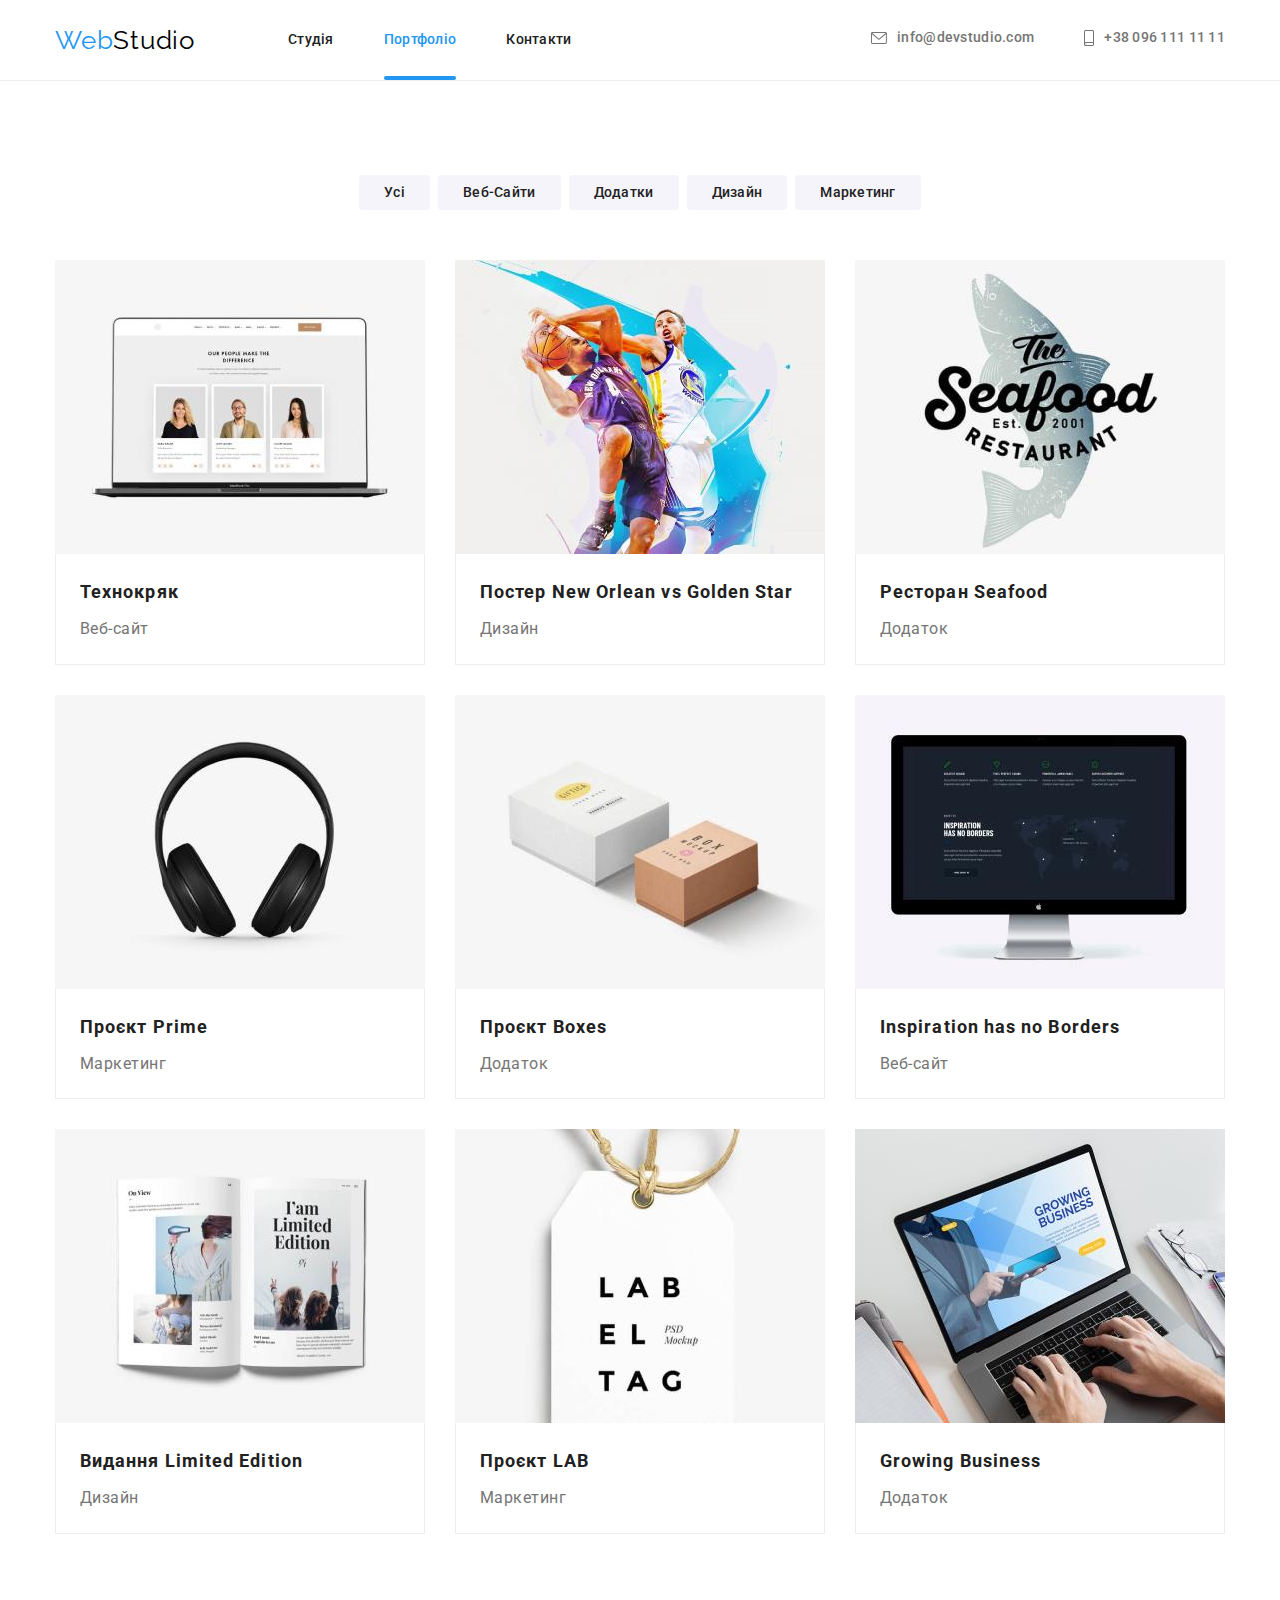
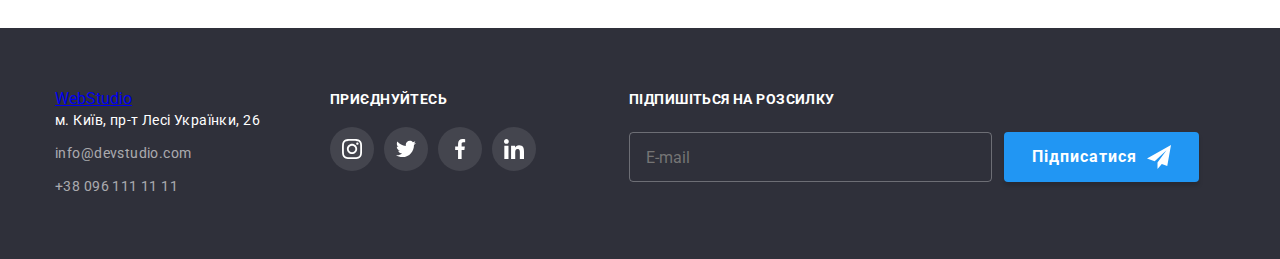
==== portfolio.html @ b57a13a0 "previous one" ====
<!DOCTYPE html>
<html lang="uk">
  <head>
    <meta charset="UTF-8" />
    <meta http-equiv="X-UA-Compatible" content="IE=edge" />
    <meta name="viewport" content="width=device-width, initial-scale=1.0" />
    <link rel="preconnect" href="https://fonts.googleapis.com" />
    <link rel="preconnect" href="https://fonts.gstatic.com" crossorigin />
    <link
      href="https://fonts.googleapis.com/css2?family=Raleway:wght@700&family=Roboto:wght@400;500;700;900&display=swap"
      rel="stylesheet"
    />
    <link
      rel="stylesheet"
      href="https://cdnjs.cloudflare.com/ajax/libs/modern-normalize/1.1.0/modern-normalize.min.css"
    />
    <link rel="stylesheet" href="./css/styles.css" />
    <title>Портфоліо</title>
  </head>
  <body>
    <header class="header">
      <div class="container">
        <nav class="site-nav">
          <a href="./index.html" class="logo">Web<span class="label">Studio</span></a>
          <ul class="site-nav__list list-none">
            <li class="site-nav__item"><a href="./index.html" class="site-nav__link">Студія</a></li>
            <li class="site-nav__item"><a href="./portfolio.html" class="site-nav__link site-nav__link--current">Портфоліо</a></li>
            <li class="site-nav__item"><a href="" class="site-nav__link">Контакти</a></li>
          </ul>
          <ul class="contact-list list-none">
            <li class="contact-list__item item">
              <a href="mailto:info@devstudio.com" class="contact-list__link">
                <svg width="16" height="12" class="contact-list__icon">
                  <use href="./images/icons.svg#icon-envelope"></use></svg
                >info@devstudio.com</a
              >
            </li>
            <li class="contact-list__item item">
              <a href="tel:+380961111111" class="contact-list__link">
                <svg width="10" height="16" class="contact-list__icon">
                  <use href="./images/icons.svg#icon-smartphone"></use></svg
                >+38 096 111 11 11</a
              >
            </li>
          </ul>
        </nav>
      </div>
    </header>
    <main class="portfolio-main">
      <section class="port-section section">
        <div class="container">
          <ul class="section-buttons list-none">
            <li class="item">
              <button type="button" class="section-button">Усі</button>
            </li>
            <li class="item">
              <button type="button" class="section-button">Веб-Сайти</button>
            </li>
            <li class="item">
              <button type="button" class="section-button">Додатки</button>
            </li>
            <li class="item">
              <button type="button" class="section-button">Дизайн</button>
            </li>
            <li class="item">
              <button type="button" class="section-button">Маркетинг</button>
            </li>
          </ul>
          <ul class="section-list list-none">
            <li class="item">
              <div class="card-thumb">
                  <img src="./images/img5.jpg" alt="ноутбук з сайтом" width="370" />
                  <div class="overlay"><p>Ресурс пропонує комплексні пропозиції з різним рівнем функціоналу та сервісів. Все це дозволить відвідувачу отримати вичерпні відомості про компанію чи приватну особу.</p>
                  </div>
                </div>
                <div class="card-content">
                  <h3>Технокряк</h3>
                  <p class="text" >Веб-сайт</p>
                </div>
            </li>
            <li class="item">
              <div class="card-thumb">
                <img src="./images/img6.jpg" alt="постер з волейболістами" width="370" />
                <div class="overlay"><p>Ресурс пропонує комплексні пропозиції з різним рівнем функціоналу та сервісів. Все це дозволить відвідувачу отримати вичерпні відомості про компанію чи приватну особу.</p>
                </div>
              </div>
                <div class="card-content">
                  <h3>Постер <span lang="en">New Orlean vs Golden Star</span></h3>
                  <p class="text" >Дизайн</p>
                </div>
            </li>
            <li class="item">
              <div class="card-thumb">
                <img src="./images/img7.jpg" alt="логотип ресторану" width="370" />
                <div class="overlay"><p>Ресурс пропонує комплексні пропозиції з різним рівнем функціоналу та сервісів. Все це дозволить відвідувачу отримати вичерпні відомості про компанію чи приватну особу.</p>
                </div>
              </div>
                <div class="card-content">
                  <h3>Ресторан <span lang="en">Seafood</span></h3>
                  <p class="text" >Додаток</p>
                </div>
            </li>
            <li class="item">
              <div class="card-thumb">
                <img src="./images/img8.jpg" alt="навушники" width="370" />
                <div class="overlay"><p>Ресурс пропонує комплексні пропозиції з різним рівнем функціоналу та сервісів. Все це дозволить відвідувачу отримати вичерпні відомості про компанію чи приватну особу.</p>
                </div>
              </div>
                <div class="card-content">
                  <h3>Проєкт <span lang="en">Prime</span></h3>
                  <p class="text" >Маркетинг</p>
                </div>
            </li>
            <li class="item">
              <div class="card-thumb">
                <img src="./images/img9.jpg" alt="коробки" width="370" />
                <div class="overlay"><p>Ресурс пропонує комплексні пропозиції з різним рівнем функціоналу та сервісів. Все це дозволить відвідувачу отримати вичерпні відомості про компанію чи приватну особу.</p>
                </div>
              </div>
                <div class="card-content">
                  <h3>Проєкт <span lang="en">Boxes</span></h3>
                  <p class="text" >Додаток</p>
                </div>
            </li>
            <li class="item">
              <div class="card-thumb">
                <img src="./images/img10.jpg" alt="монітор" width="370" />
                <div class="overlay"><p>Ресурс пропонує комплексні пропозиції з різним рівнем функціоналу та сервісів. Все це дозволить відвідувачу отримати вичерпні відомості про компанію чи приватну особу.</p>
                </div>
              </div>
                <div class="card-content">
                  <h3><span lang="en">Inspiration has no Borders</span></h3>
                  <p class="text" >Веб-сайт</p>
                </div>
            </li>
            <li class="item">
              <div class="card-thumb">
                <img src="./images/img11.jpg" alt="книга" width="370" />
                <div class="overlay"><p>Ресурс пропонує комплексні пропозиції з різним рівнем функціоналу та сервісів. Все це дозволить відвідувачу отримати вичерпні відомості про компанію чи приватну особу.</p>
                </div>
              </div>
                <div class="card-content">
                  <h3>Видання <span lang="en">Limited Edition</span></h3>
                  <p class="text" >Дизайн</p>
                </div>
            </li>
            <li class="item">
              <div class="card-thumb">
                <img src="./images/img12.jpg" alt="бірка" width="370" />
                <div class="overlay"><p>Ресурс пропонує комплексні пропозиції з різним рівнем функціоналу та сервісів. Все це дозволить відвідувачу отримати вичерпні відомості про компанію чи приватну особу.</p>
                </div>
              </div>
                <div class="card-content">
                  <h3>Проєкт <span lang="en">LAB</span></h3>
                  <p class="text" >Маркетинг</p>
                </div>
            </li>
            <li class="item">
              <div class="card-thumb">
                <img src="./images/img13.jpg" alt="ноутбук зі слайдом" width="370" />
                <div class="overlay"><p>Ресурс пропонує комплексні пропозиції з різним рівнем функціоналу та сервісів. Все це дозволить відвідувачу отримати вичерпні відомості про компанію чи приватну особу.</p>
                </div>
              </div>
                <div class="card-content">
                  <h3><span lang="en">Growing Business</span></h3>
                  <p class="text" >Додаток</p>
                </div>
            </li>
          </ul>
        </div>
      </section>
    </main>
    <footer class="footer">
      <div class="container flex-container">
        <div class="footer__div">
          <a href="./index.html" class="main-logo main-logo--footer">Web<span class="main-logo__label--footer">Studio</span></a>
          <address class="adress">
            <ul class="adress__list list-none">
              <li class="adress__item">
                <a
                  href="https://goo.gl/maps/jvyQEoxhQixPXmaCA"
                  target="_blank"
                  rel="noopener norederrer nofollow"
                  class="adress__map"
                  >м. Київ, пр-т Лесі Українки, 26<br
                /></a>
              </li>
              <li class="adress__item">
                <a href="mailto:info@devstudio.com" class="adress__contact">info@devstudio.com</a
                ><br />
              </li>
              <li class="adress__item">
                <a href="tel:+380961111111" class="adress__contact">+38 096 111 11 11</a>
              </li>
            </ul>
          </address>
        </div>
        <div class="footer-soc-container">
          <h3 class="footer-soc-title">Приєднуйтесь</h3>
          <ul class="footer-soc-list list-none">
            <li class="footer-soc-item">
              <a href="" class="footer-soc-link"
                ><svg width="20" height="20" class="footer-soc-icons">
                  <use href="./images/icons.svg#icon-instagram"></use></svg
              ></a>
            </li>
            <li class="footer-soc-item">
              <a href="" class="footer-soc-link"
                ><svg width="20" height="20" class="footer-soc-icons">
                  <use href="./images/icons.svg#icon-twitter"></use></svg
              ></a>
            </li>
            <li class="footer-soc-item">
              <a href="" class="footer-soc-link"
                ><svg width="20" height="20" class="footer-soc-icons">
                  <use href="./images/icons.svg#icon-facebook"></use></svg
              ></a>
            </li>
            <li class="footer-soc-item">
              <a href="" class="footer-soc-link"
                ><svg width="20" height="20" class="footer-soc-icons">
                  <use href="./images/icons.svg#icon-linkedin"></use></svg
              ></a>
            </li>
          </ul>
        </div>
        <form name="subscribe-form" class="subscribe-form">
            <div class="subscribe-form__field">
              <label for="email" class="subscribe-form__label">Підпишіться на розсилку</label>
              <input type="email" placeholder="E-mail" class="subscribe-form__input">
            </div>
              <button type="submit" class="subscribe-form__button">Підписатися<svg width="24" height="24" class="subscribe-form__icon">
                <use href="./images/icons.svg#icon-send"></use></svg>
              </button>
        </form>
      </div>
    </footer>
  </body>
</html>
---- css/styles.css ----
body {
  font-family: "Roboto", "Raleway", sans-serif;
  color: #212121;
  background-color: var(--first-color);
}

:root {
  --first-color: #ffffff;
  --second-color: #212121;
  --third-color: #757575;
  --fourth-color: #2196f3;
  --fifth-color: #2f303a;
  --sixth-color: #f5f4fa;
  --seventh-color: #afb1b8;
  --section-list-gap: 30px;
}

p,
h1,
h2,
h3,
h4 {
  margin: 0px;
}

ul,
ol {
  margin: 0px;
  padding-left: 0px;
}

img {
  display: block;
  max-width: 100%;
  height: auto;
}

.container {
  width: 1200px;
  margin: 0 auto;
  padding: 0px 15px;
}

.hero__container {
  max-width: 1600px;
  margin-left: auto;
  margin-right: auto;
  padding: 200px 0px;
  background-image: linear-gradient(
      rgba(47, 48, 58, 0.4),
      rgba(47, 48, 58, 0.4)
    ),
    url(../images/hero.jpg);
  background-repeat: no-repeat;
  background-size: cover;
  background-position: center;
}

.section {
  padding-top: 94px;
  padding-bottom: 94px;
  background-color: #ffffff;
}

.backdrop {
  position: fixed;
  top: 0;
  left: 0;
  width: 100%;
  height: 100%;
  background-color: rgba(0, 0, 0, 0.2);
  opacity: 1;
  transition: opacity 750ms cubic-bezier(0.4, 0, 0.2, 1);
  
  

}

.backdrop.is-hidden  {
  opacity: 0;
  pointer-events: none;
  
}

.backdrop.is-hidden .modal {
  transform: translate(-50%, -50%) scale(0.9);
}

.modal {
  position: absolute;
  top: 50%;
  left: 50%;
  transform: translate(-50%, -50%) scale(1);
  box-shadow: 0px 1px 3px rgba(0, 0, 0, 0.12), 0px 1px 1px rgba(0, 0, 0, 0.14), 0px 2px 1px rgba(0, 0, 0, 0.2);
border-radius: 4px;

  min-width: 528px;
  min-height: 581px;
  background-color: var(--first-color);
  transition-property: scale;
  transition-duration: 750ms;
  transition-timing-function: cubic-bezier(0.4, 0, 0.2, 1);
 
}

.modal-title {
  padding-top: 40px;
  padding-left: 40px;
  padding-right: 40px;
  margin-bottom: 12px;
  font-size: 20px;
  line-height: 1.15;
  text-align: center;
  letter-spacing: 0.03em;

color: #212121;
}

.call-form {
  margin-left: auto;
  margin-right: auto;
  width: 448px;
}

.form-field {
  position: relative;
  margin-bottom: 10px;
  display: flex;
  flex-direction: column;
}

.form-field input {
  height: 40px;
  padding: 12px 42px;
  margin: 0;
  border: 1px solid rgba(33, 33, 33, 0.2);
  border-radius: 4px;
  transition: border 250ms cubic-bezier(0.4, 0, 0.2, 1);
  outline: none;
}

.form-field label {
  margin-bottom: 4px;
  font-size: 12px;
  line-height: 1.16;
  letter-spacing: 0.01em;
  border-color: var(--third-color); 
}

.form-field input:hover, .form-field input:focus {
 border: 1px solid var(--fourth-color);
}




.call-form-icon {
  position: absolute;
  fill: var(--second-color);
  left: 12px;
  bottom: 11px;
  transition: fill 250ms cubic-bezier(0.4, 0, 0.2, 1);
}


.form-field input:hover + .call-form-icon, .form-field input:focus + .call-form-icon {
  fill: var(--fourth-color);
}


.form-field textarea {
  height: 120px;
  resize: none;
  padding: 12px 16px;
  margin: 0;
  border: 1px solid rgba(33, 33, 33, 0.2);
  border-radius: 4px;
  transition: border-color 250ms cubic-bezier(0.4, 0, 0.2, 1);
  outline: none;

}

.form-field textarea:hover, .form-field textarea:focus {
  border-color: var(--fourth-color);
}


.form-field textarea::placeholder {
  font-size: 12px;
  line-height: 1.16;
  letter-spacing: 0.01em;
  color: rgba(117, 117, 117, 0.5);
}

.check-field {
  margin-top: 20px;
  margin-bottom: 30px;
}

.checkbox {
  appearance: none;
}


.checkbox:checked + .checkbox-icon {
  background-image: url(../images/icon-check.svg);
  background-size: contain;
  background-origin: border-box;
  border-color: var(--fourth-color);
  background-color: var(--fourth-color);

}

.checkbox-icon {
  display: inline-block;
  width: 16px;
  height: 15px;
  border: 2px solid #212121;
  border-radius: 4px;
  margin-right: 7px;
}

.check-field label {
  display: flex;
  align-items: center;
  font-size: 14px;
  line-height: 1.71;
  letter-spacing: 0.03em;
  color: var(--third-color);
  margin-left: 7px;
  

}


.div-button {
  text-align: center;
}

.call-form-button {
  background: var(--fourth-color);
  box-shadow: 0px 4px 4px rgba(0, 0, 0, 0.15);
  border-radius: 4px;
  padding: 10px 52px;
  font-weight: 700;
  font-size: 16px;
  line-height: 1.88;
  letter-spacing: 0.06em;
  color: var(--first-color);
  border: none;
  cursor: pointer;
  transition: color 250ms cubic-bezier(0.4, 0, 0.2, 1), background-color 250ms cubic-bezier(0.4, 0, 0.2, 1), box-shadow 250ms cubic-bezier(0.4, 0, 0.2, 1);
}

.call-form-button:hover,
.call-form-button:focus {
  color: var(--fourth-color);
  background-color: var(--first-color);
  box-shadow: 0px 3px 1px rgba(0, 0, 0, 0.1), 0px 1px 2px rgba(0, 0, 0, 0.08),
    0px 2px 2px rgba(0, 0, 0, 0.12);
}

.policy-text {
  position: relative;
  text-decoration: none;
  margin-left: 5px;
}

.policy-text::after {
  position: absolute;
  width: 117px;
  height: 1px;
  background-color: var(--fourth-color);
  content: "";
  left: -5px;
  bottom: 6px;
}

.policy-text:visited {
  color: var(--fourth-color);
  
}

.backdrop-button {
  position: absolute;
  top: 8px;
  right: 8px;
  display: flex;
  align-items: center;
  justify-content: center;
  width: 30px;
  height: 30px;
  background: var(--first-color);
  border: 1px solid rgba(0, 0, 0, 0.1);
  border-radius: 50%;
  cursor: pointer;
  transition: fill 250ms cubic-bezier(0.4, 0, 0.2, 1);

}


.close-icon {
  padding: 6px, 6px;
}

.backdrop-button:hover, .backdrop-button:focus {
  fill: var(--fourth-color);
}



.list-none {
  list-style-type: none;
}

/* Header */

.header {
  background-color: var(--first-color);
  border-bottom: 1px solid #ececec;

}

.site-nav {
  display: flex;
  align-items: center;
}

.site-nav__list {
  padding: 0;
  margin-left: 93px;
  display: flex;
}

.site-nav__item:not(:last-child) {
  margin-right: 50px;
}

.site-nav__link {
  font-weight: 500;
  font-size: 14px;
  line-height: 1.14;
  letter-spacing: 0.02em;
  text-decoration: none;
  color: var(--second-color);
  display: block;
  padding-top: 32px;
  padding-bottom: 32px;
  position: relative;
  transition: color 250ms cubic-bezier(0.4, 0, 0.2, 1);
}

.site-nav__link--current {
  color: var(--fourth-color);
}

.site-nav__link:hover,
.site-nav__link:focus {
  color: var(--fourth-color);
}

.site-nav__link--current::after {
  position: absolute;
  width: 100%;
  height: 4px;
  background-color: var(--fourth-color);
  content: "";
  border-radius: 2px;
  left: 0px;
  bottom: 0px;
}


.logo {
  font-family: "Raleway";
  font-size: 26px;
  line-height: 1.19;
  letter-spacing: 0.03em;
  color: var(--fourth-color);
  text-decoration: none;
  display: block;
}

.footer__logo {
  margin-bottom: 20px;
}

.label {
  color: #000000;
}

.label--white{
  color: var(--first-color);
}

.contact-list {
  margin-left: auto;
  display: flex;
}

.contact-list__item + .item {
  margin-left: 50px;
}

.contact-list__link {
  font-weight: 500;
  font-size: 14px;
  line-height: 1.14;
  letter-spacing: 0.02em;
  color: var(--third-color);
  text-decoration: none;
  display: inline-flex;
  justify-content: center;
  align-items: center;
  transition: color 250ms cubic-bezier(0.4, 0, 0.2, 1);
}

.contact-list__link:hover,
.contact-list__link:focus {
  color: var(--fourth-color);
}

.contact-list__icon {
  margin-right: 10px;
  fill: currentColor;
}

/*main*/
.hero {
  background-color: var(--fifth-color);
  text-align: center;
}

.hero__title {
  font-weight: 900;
  font-size: 44px;
  line-height: 1.36;
  letter-spacing: 0.06em;
  text-transform: uppercase;
  margin-bottom: 30px;
  color: var(--first-color);
}

.hero__button {
  font-weight: 700;
  font-size: 16px;
  font-family: "Roboto";
  line-height: 1.88;
  letter-spacing: 0.06em;
  background-color: var(--fourth-color);
  box-shadow: 0px 4px 4px rgba(0, 0, 0, 0.15);
  border-radius: 4px;
  color: var(--first-color);
  border: none;
  padding: 10px 32px;
  cursor: pointer;
  transition: color 250ms cubic-bezier(0.4, 0, 0.2, 1), background-color 250ms cubic-bezier(0.4, 0, 0.2, 1);
}

.hero__button:hover,
.hero__button:focus {
  color: var(--first-color);
  background-color: rgba(41, 203, 255, 0.6);
}

.section-buttons {
  padding: 0;
  margin-bottom: 50px;
  display: flex;
  justify-content: center;
}

.section-button {
  font-family: "Roboto";
  font-weight: 500;
  font-size: 14px;
  line-height: 1.62;
  letter-spacing: 0.02em;
  color: var(--second-color);
  background-color: var(--sixth-color);
  border: none;
  padding: 6px 20px;
  border-radius: 4px;
  transition: color 250ms cubic-bezier(0.4, 0, 0.2, 1), background-color 250ms cubic-bezier(0.4, 0, 0.2, 1), box-shadow 250ms cubic-bezier(0.4, 0, 0.2, 1);
}

.item .section-button:first-child {
  padding: 6px 25px;
}

.section-buttons .item:not(:last-child) {
  margin-right: 8px;
}

.section-button:hover,
.section-button:focus {
  color: var(--first-color);
  background-color: var(--fourth-color);
  box-shadow: 0px 3px 1px rgba(0, 0, 0, 0.1), 0px 1px 2px rgba(0, 0, 0, 0.08),
    0px 2px 2px rgba(0, 0, 0, 0.12);
}

.card-thumb {
  position: relative;
  overflow: hidden;
  

}


.overlay {
  position: absolute;
  width: 100%;
  height: 100%;
  
  background-color: rgba(33, 150, 243, 0.9);
  transform: translateY(0);
  transition: transform 250ms linear;
  
}

.overlay>p {
  padding: 63px 24px;
  font-size: 18px;
  line-height: 1.55;
  letter-spacing: 0.03em;
  color: var(--first-color);
}

.section-list>.item:hover .overlay {
  transform: translateY(-100%);
}

.card-content {
  padding-left: 24px;
  padding-right: 24px;
  padding-bottom: 20px;
  padding-top: 20px;
  background: #ffffff;
  border: 1px solid #eeeeee;
  border-top: 0px;
}







.section-list {
  margin: 0;
  padding: 0;
  display: flex;
  flex-wrap: wrap;
  margin-right: calc(-1 * var(--section-list-gap));
  margin-bottom: calc(-1 * var(--section-list-gap));
  }



.section-list .item {
  margin-right: var(--section-list-gap);
  margin-bottom: var(--section-list-gap);
  flex-basis: calc(100% / 3 - var(--section-list-gap));
  transition: box-shadow 250ms cubic-bezier(0.4, 0, 0.2, 1);
}

.section-list>.item:hover,
.section-list>.item:focus {
  box-shadow: 0px 1px 1px rgba(0, 0, 0, 0.12), 0px 4px 4px rgba(0, 0, 0, 0.06), 1px 4px 6px rgba(0, 0, 0, 0.16);
}

.section-list h3 {
  font-size: 18px;
  line-height: 2;
  letter-spacing: 0.06em;
  color: var(--second-color);
  margin-bottom: 4px;
}

.section-list .text {
  font-size: 16px;
  line-height: 1.87;
  letter-spacing: 0.03em;
  color: var(--third-color);
}

/*ideology*/

.ideology {
  padding-bottom: 0px;
}

.ideology__title {
  position: absolute;
  width: 1px;
  height: 1px;
  margin: -1px;
  border: 0;
  padding: 0;
  white-space: nowrap;
  clip-path: inset(100%);
  clip: rect(0 0 0 0);
  overflow: hidden;
}


.ideology__subtitle {
  font-size: 14px;
  line-height: 1.14;
  letter-spacing: 0.03em;
  text-transform: uppercase;
  color: var(--second-color);
  margin-bottom: 10px;
}

.ideology__list {
  display: flex;
}

.ideology__item {
  width: 270px;
}

.ideology__item:not(:last-child) {
  margin-right: 30px;
}

.ideology__text {
  font-size: 14px;
  line-height: 1.71;
  letter-spacing: 0.03em;
  color: var(--third-color);
  margin-bottom: 0;
  width: 270px;
  margin-right: 30px;
}

.ideology__container {
  display: flex;
  height: 120px;
  justify-content: center;
  align-items: center;
  margin-bottom: 30px;
  background: #f5f4fa;
  border-radius: 4px;
}

/*work*/

.work__list {
  display: flex;
  justify-content: space-between;
}

.work__title {
  font-size: 36px;
  line-height: 1.16;
  text-align: center;
  letter-spacing: 0.03em;
  color: var(--second-color);
  margin-bottom: 50px;
}

.work__thumb {
  position: relative;
}


.work__overlay {
  position: absolute;
  bottom: 0;
  width: 370px;
  height: 70px;
  background-color: rgba(47, 48, 58, 0.8);;
}

.work__text {
  font-weight: 700;
  font-size: 14px;
  line-height: 1.14;
  text-align: center;
  letter-spacing: 0.03em;
  text-transform: uppercase;
  color: var(--first-color);
  text-align: center;
  padding-top: 27px;
}


/* team */

.team {
  background-color: var(--sixth-color);
}



.team__title {
  font-family: "Roboto";
  font-size: 36px;
  line-height: 1.16;
  text-align: center;
  letter-spacing: 0.03em;
  color: #212121;
  margin-bottom: 50px;
}



.team__list {
  padding: 0;
  display: flex;
  justify-content: space-between;
}

.team__card {
  background: var(--first-color);
  box-shadow: 0px 1px 3px rgba(0, 0, 0, 0.12), 0px 1px 1px rgba(0, 0, 0, 0.14), 0px 2px 1px rgba(0, 0, 0, 0.2);
  border-radius: 0px 0px 4px 4px;
}

.team__content {
  padding-bottom: 30px;
  margin-top: 30px;
}

.team__subtitle {
  margin-bottom: 10px;
  font-weight: 500;
  font-size: 16px;
  line-height: 1.18;
  text-align: center;
  letter-spacing: 0.03em;
  color: var(--second-color);
}


.team__text {
  font-size: 16px;
  line-height: 1.18;
  text-align: center;
  letter-spacing: 0.03em;
  color: var(--third-color);
  margin-bottom: 16px;
}

.soc-list {
  display: flex;
  justify-content: center;
  align-items: center;
}

.soc-list__item {
  width: 44px;
  height: 44px;
}

.soc-list__item:not(:last-child) {
  margin-right: 10px;
}

.soc-list__link {
  display: flex;
  justify-content: center;
  align-items: center;
  width: 100%;
  height: 100%;
  background-color: var(--first-color);
  border-radius: 50%;
  color: var(--seventh-color);
  transition: background-color 250ms cubic-bezier(0.4, 0, 0.2, 1), color 250ms cubic-bezier(0.4, 0, 0.2, 1);
}

.soc-list__link:hover,
.soc-list__link:focus {
  background-color: var(--fourth-color);
  color: var(--first-color);
}

.soc-list__icons {
  fill: currentColor;
}

/*company*/

.company__title {
  font-size: 36px;
  line-height: 1.16;
  text-align: center;
  letter-spacing: 0.03em;
  margin-bottom: 50px;
  color: #212121;
}

.company__list {
  display: flex;
  align-items: center;
  justify-content: space-between;
}

.company__container {
  display: flex;
  align-items: center;
  justify-content: center;
  width: 170px;
  height: 92px;
  border: 1px solid var(--seventh-color);
  border-radius: 4px;
  color: var(--seventh-color);
  transition: border-color 250ms cubic-bezier(0.4, 0, 0.2, 1), color 250ms cubic-bezier(0.4, 0, 0.2, 1);
}

.company__container:hover,
.company__container:focus {
  border-color: var(--fourth-color);
  color: var(--fourth-color);
}

.company__icon {
  fill: currentColor;
}

/*footer*/
.footer {
  background-color: var(--fifth-color);
  padding-top: 60px;
  padding-bottom: 60px;
}

.adress__list {
  padding: 0;
}

.adress__item:not(:last-child) {
  margin-bottom: 9px;
}

.adress__map {
  text-decoration: none;
  font-style: normal;
  font-size: 14px;
  line-height: 1.71;
  letter-spacing: 0.03em;
  color: var(--first-color);
  transition: color 250ms cubic-bezier(0.4, 0, 0.2, 1);
}

.adress__map:hover,
.adress__map:focus {
  color: rgba(255, 255, 255, 0.6);
}

.adress__contact {
  font-style: normal;
  font-size: 14px;
  line-height: 1.71;
  letter-spacing: 0.03em;
  text-decoration: none;
  color: rgba(255, 255, 255, 0.6);
  transition: color 250ms cubic-bezier(0.4, 0, 0.2, 1);
}

.adress__contact:hover,
.adress__contact:focus {
  color: var(--fourth-color);
}

.footer-soc-title {
  font-size: 14px;
  line-height: 16px;
  letter-spacing: 0.03em;
  text-transform: uppercase;
  color: #ffffff;
  margin-bottom: 20px;
}

.flex-container {
  display: flex;
  align-items: baseline;
}

.footer__div {
  margin-right: 70px;
}

.footer-soc-container {
  margin-right: 93px;
}

.footer-soc-list {
  display: flex;
  justify-content: center;
  align-items: center;
}

.footer-soc-item {
  width: 44px;
  height: 44px;
}

.footer-soc-item:not(:last-child) {
  margin-right: 10px;
}

.footer-soc-link {
  display: flex;
  background-color: rgba(255, 255, 255, 0.1);
  width: 100%;
  height: 100%;
  border-radius: 50%;
  align-items: center;
  justify-content: center;
  transition: background-color 250ms cubic-bezier(0.4, 0, 0.2, 1);
}


.footer-soc-link:hover,
.footer-soc-link:focus {
  background-color: var(--fourth-color);
}


.footer-soc-icons {
  fill: var(--first-color);
}

.subscribe-form {
  display: flex;
  align-items: flex-end;
  width: 570px;
  
}

.subscribe-form__field {
  width: 100%;
  display: flex;
  flex-direction: column;
  margin-right: 12px;
  
}

.subscribe-form__label {
  font-weight: 700;
  font-size: 14px;
  line-height: 1.71;
  letter-spacing: 0.03em;
  text-transform: uppercase;
  color: var(--first-color);
  margin-bottom: 20px;
}

.subscribe-form__input {
  padding-left: 16px;
  height: 50px;
  border: 1px solid rgba(255, 255, 255, 0.3);
  border-radius: 4px;
  background-color: inherit;
  color: var(--sixth-color);
  outline: none;
}


.subscribe-form__button {
  display: flex;
  align-items: center;
  border-radius: 4px;
  padding: 10px 28px 10px 28px;
  font-weight: 700;
  font-size: 16px;
  line-height: 1.88;
  letter-spacing: 0.06em;
  background: var(--fourth-color);
  box-shadow: 0px 4px 4px rgba(0, 0, 0, 0.15);
  color: var(--first-color);
  border: none;
  cursor: pointer;
  transition: color 250ms cubic-bezier(0.4, 0, 0.2, 1), background-color 250ms cubic-bezier(0.4, 0, 0.2, 1), box-shadow 250ms cubic-bezier(0.4, 0, 0.2, 1);
}


.subscribe-form__icon {
  fill: var(--first-color);
  margin-left: 10px;
  transition: fill 250ms cubic-bezier(0.4, 0, 0.2, 1)
}

.subscribe-form__button:hover, .subscribe-form__button:focus {
  color: var(--fourth-color);
  background-color: var(--first-color);
  box-shadow: 0px 3px 1px rgba(0, 0, 0, 0.1), 0px 1px 2px rgba(0, 0, 0, 0.08), 0px 2px 2px rgba(0, 0, 0, 0.12);
}

.subscribe-form__button:hover .subscribe-form__icon {
  fill: var(--fourth-color);
}
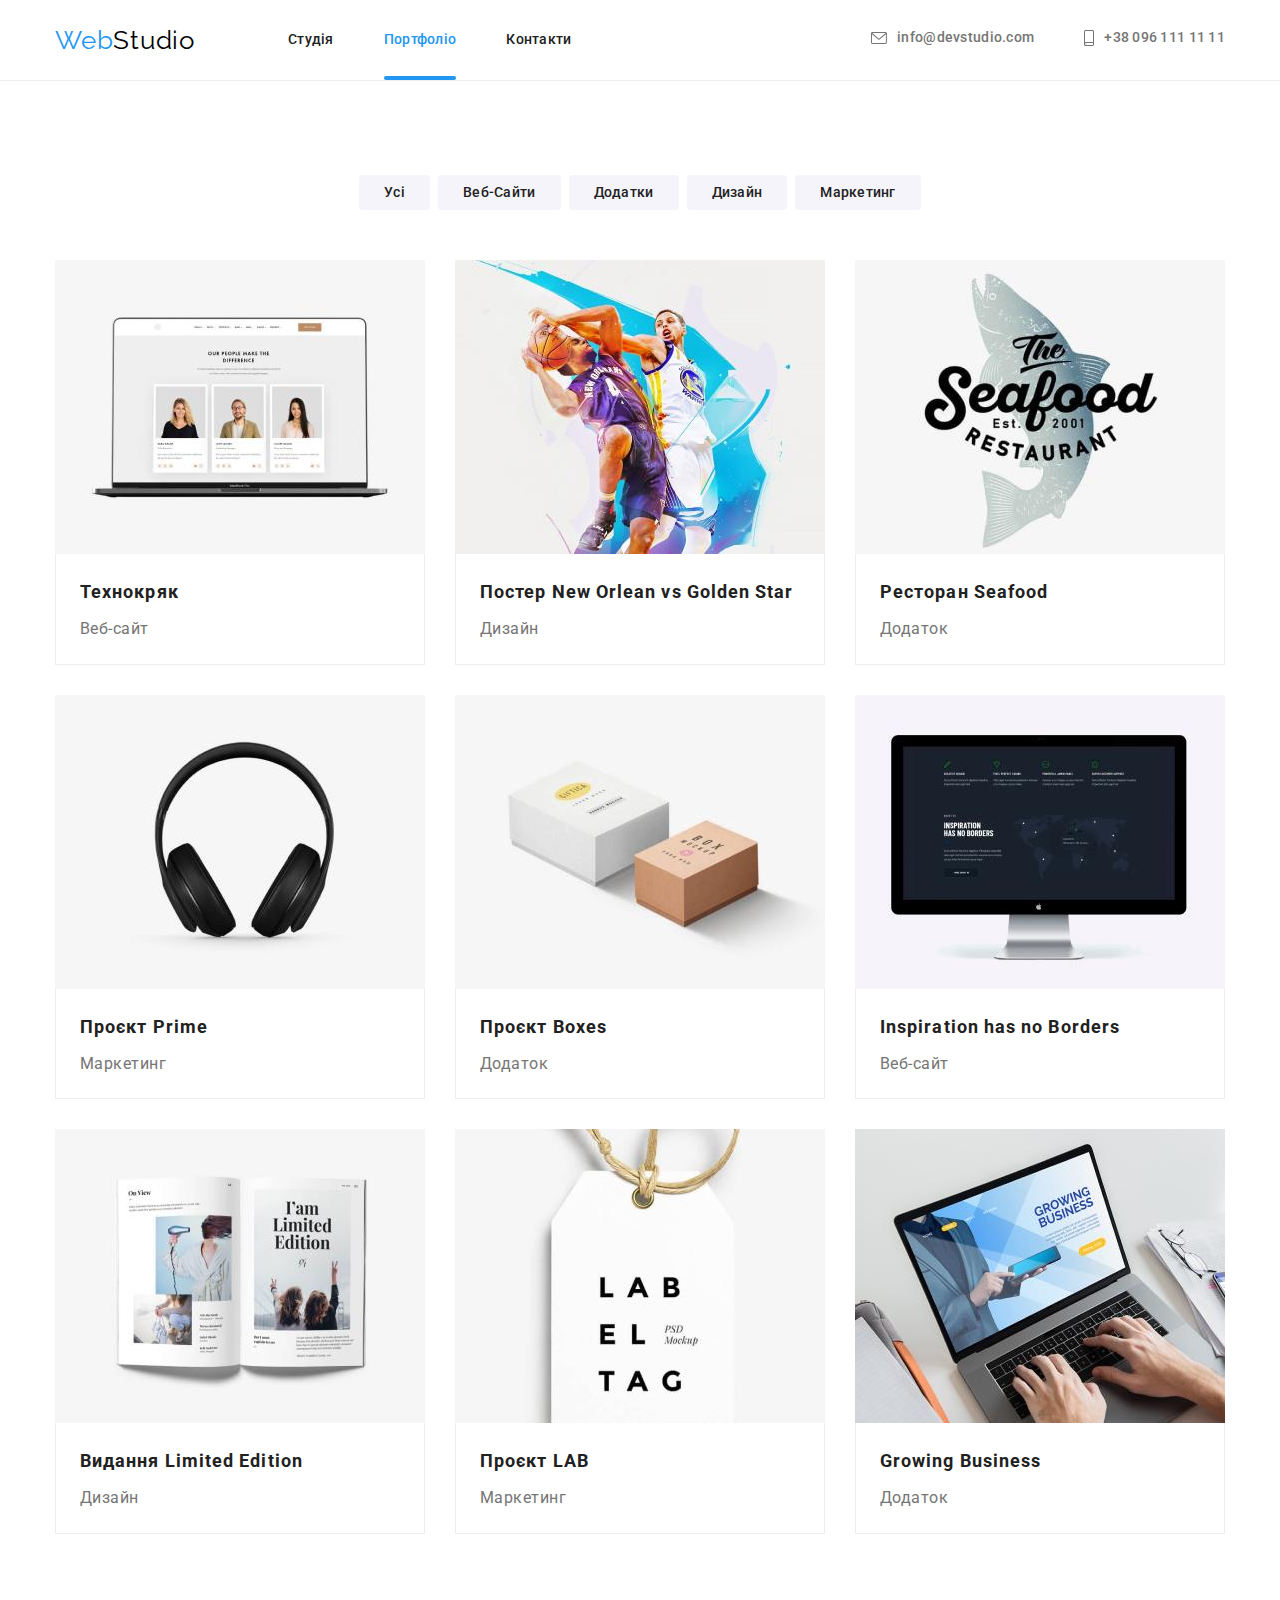
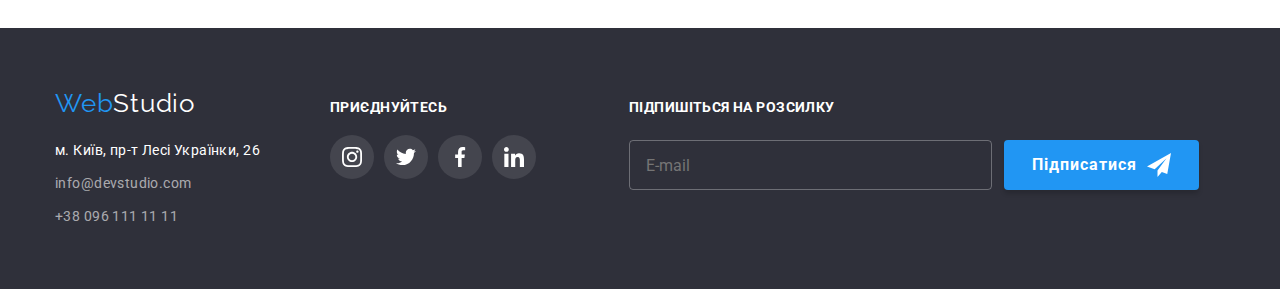
==== commit 377b8797: "+BEM" ====
--- a/portfolio.html
+++ b/portfolio.html
@@ -173,7 +173,7 @@
     <footer class="footer">
       <div class="container flex-container">
         <div class="footer__div">
-          <a href="./index.html" class="main-logo main-logo--footer">Web<span class="main-logo__label--footer">Studio</span></a>
+          <a href="./index.html" class="logo footer__logo">Web<span class="label label--white">Studio</span></a>
           <address class="adress">
             <ul class="adress__list list-none">
               <li class="adress__item">
@@ -195,30 +195,30 @@
             </ul>
           </address>
         </div>
-        <div class="footer-soc-container">
-          <h3 class="footer-soc-title">Приєднуйтесь</h3>
-          <ul class="footer-soc-list list-none">
-            <li class="footer-soc-item">
-              <a href="" class="footer-soc-link"
-                ><svg width="20" height="20" class="footer-soc-icons">
+        <div class="soc-container">
+          <h3 class="soc-container__title">Приєднуйтесь</h3>
+          <ul class="soc-list list-none">
+            <li class="soc-list__item">
+              <a href="" class="soc-list__link soc-list__link--dark"
+                ><svg width="20" height="20" class="soc-list__icons">
                   <use href="./images/icons.svg#icon-instagram"></use></svg
               ></a>
             </li>
-            <li class="footer-soc-item">
-              <a href="" class="footer-soc-link"
-                ><svg width="20" height="20" class="footer-soc-icons">
+            <li class="soc-list__item">
+              <a href="" class="soc-list__link soc-list__link--dark"
+                ><svg width="20" height="20" class="soc-list__icons">
                   <use href="./images/icons.svg#icon-twitter"></use></svg
               ></a>
             </li>
-            <li class="footer-soc-item">
-              <a href="" class="footer-soc-link"
-                ><svg width="20" height="20" class="footer-soc-icons">
+            <li class="soc-list__item">
+              <a href="" class="soc-list__link soc-list__link--dark"
+                ><svg width="20" height="20" class="soc-list__icons">
                   <use href="./images/icons.svg#icon-facebook"></use></svg
               ></a>
             </li>
-            <li class="footer-soc-item">
-              <a href="" class="footer-soc-link"
-                ><svg width="20" height="20" class="footer-soc-icons">
+            <li class="soc-list__item">
+              <a href="" class="soc-list__link soc-list__link--dark"
+                ><svg width="20" height="20" class="soc-list__icons">
                   <use href="./images/icons.svg#icon-linkedin"></use></svg
               ></a>
             </li>
--- a/css/styles.css
+++ b/css/styles.css
@@ -103,185 +103,7 @@
  
 }
 
-.modal-title {
-  padding-top: 40px;
-  padding-left: 40px;
-  padding-right: 40px;
-  margin-bottom: 12px;
-  font-size: 20px;
-  line-height: 1.15;
-  text-align: center;
-  letter-spacing: 0.03em;
-
-color: #212121;
-}
-
-.call-form {
-  margin-left: auto;
-  margin-right: auto;
-  width: 448px;
-}
-
-.form-field {
-  position: relative;
-  margin-bottom: 10px;
-  display: flex;
-  flex-direction: column;
-}
-
-.form-field input {
-  height: 40px;
-  padding: 12px 42px;
-  margin: 0;
-  border: 1px solid rgba(33, 33, 33, 0.2);
-  border-radius: 4px;
-  transition: border 250ms cubic-bezier(0.4, 0, 0.2, 1);
-  outline: none;
-}
-
-.form-field label {
-  margin-bottom: 4px;
-  font-size: 12px;
-  line-height: 1.16;
-  letter-spacing: 0.01em;
-  border-color: var(--third-color); 
-}
-
-.form-field input:hover, .form-field input:focus {
- border: 1px solid var(--fourth-color);
-}
-
-
-
-
-.call-form-icon {
-  position: absolute;
-  fill: var(--second-color);
-  left: 12px;
-  bottom: 11px;
-  transition: fill 250ms cubic-bezier(0.4, 0, 0.2, 1);
-}
-
-
-.form-field input:hover + .call-form-icon, .form-field input:focus + .call-form-icon {
-  fill: var(--fourth-color);
-}
-
-
-.form-field textarea {
-  height: 120px;
-  resize: none;
-  padding: 12px 16px;
-  margin: 0;
-  border: 1px solid rgba(33, 33, 33, 0.2);
-  border-radius: 4px;
-  transition: border-color 250ms cubic-bezier(0.4, 0, 0.2, 1);
-  outline: none;
-
-}
-
-.form-field textarea:hover, .form-field textarea:focus {
-  border-color: var(--fourth-color);
-}
-
-
-.form-field textarea::placeholder {
-  font-size: 12px;
-  line-height: 1.16;
-  letter-spacing: 0.01em;
-  color: rgba(117, 117, 117, 0.5);
-}
-
-.check-field {
-  margin-top: 20px;
-  margin-bottom: 30px;
-}
-
-.checkbox {
-  appearance: none;
-}
-
-
-.checkbox:checked + .checkbox-icon {
-  background-image: url(../images/icon-check.svg);
-  background-size: contain;
-  background-origin: border-box;
-  border-color: var(--fourth-color);
-  background-color: var(--fourth-color);
-
-}
-
-.checkbox-icon {
-  display: inline-block;
-  width: 16px;
-  height: 15px;
-  border: 2px solid #212121;
-  border-radius: 4px;
-  margin-right: 7px;
-}
-
-.check-field label {
-  display: flex;
-  align-items: center;
-  font-size: 14px;
-  line-height: 1.71;
-  letter-spacing: 0.03em;
-  color: var(--third-color);
-  margin-left: 7px;
-  
-
-}
-
-
-.div-button {
-  text-align: center;
-}
-
-.call-form-button {
-  background: var(--fourth-color);
-  box-shadow: 0px 4px 4px rgba(0, 0, 0, 0.15);
-  border-radius: 4px;
-  padding: 10px 52px;
-  font-weight: 700;
-  font-size: 16px;
-  line-height: 1.88;
-  letter-spacing: 0.06em;
-  color: var(--first-color);
-  border: none;
-  cursor: pointer;
-  transition: color 250ms cubic-bezier(0.4, 0, 0.2, 1), background-color 250ms cubic-bezier(0.4, 0, 0.2, 1), box-shadow 250ms cubic-bezier(0.4, 0, 0.2, 1);
-}
-
-.call-form-button:hover,
-.call-form-button:focus {
-  color: var(--fourth-color);
-  background-color: var(--first-color);
-  box-shadow: 0px 3px 1px rgba(0, 0, 0, 0.1), 0px 1px 2px rgba(0, 0, 0, 0.08),
-    0px 2px 2px rgba(0, 0, 0, 0.12);
-}
-
-.policy-text {
-  position: relative;
-  text-decoration: none;
-  margin-left: 5px;
-}
-
-.policy-text::after {
-  position: absolute;
-  width: 117px;
-  height: 1px;
-  background-color: var(--fourth-color);
-  content: "";
-  left: -5px;
-  bottom: 6px;
-}
-
-.policy-text:visited {
-  color: var(--fourth-color);
-  
-}
-
-.backdrop-button {
+.modal__button {
   position: absolute;
   top: 8px;
   right: 8px;
@@ -299,14 +121,192 @@
 }
 
 
-.close-icon {
+.modal__icon {
   padding: 6px, 6px;
 }
 
-.backdrop-button:hover, .backdrop-button:focus {
+.modal__button:hover, .modal__button:focus {
   fill: var(--fourth-color);
 }
 
+
+.modal__title {
+  padding-top: 40px;
+  padding-left: 40px;
+  padding-right: 40px;
+  margin-bottom: 12px;
+  font-size: 20px;
+  line-height: 1.15;
+  text-align: center;
+  letter-spacing: 0.03em;
+
+color: #212121;
+}
+
+.call-form {
+  margin-left: auto;
+  margin-right: auto;
+  width: 448px;
+}
+
+.call-form__field {
+  position: relative;
+  margin-bottom: 10px;
+  display: flex;
+  flex-direction: column;
+}
+
+.call-form__field input {
+  height: 40px;
+  padding: 12px 42px;
+  margin: 0;
+  border: 1px solid rgba(33, 33, 33, 0.2);
+  border-radius: 4px;
+  transition: border 250ms cubic-bezier(0.4, 0, 0.2, 1);
+  outline: none;
+}
+
+.call-form__field label {
+  margin-bottom: 4px;
+  font-size: 12px;
+  line-height: 1.16;
+  letter-spacing: 0.01em;
+  border-color: var(--third-color); 
+}
+
+.call-form__field input:hover, .call-form__field input:focus {
+ border: 1px solid var(--fourth-color);
+}
+
+
+
+
+.call-form__icon {
+  position: absolute;
+  fill: var(--second-color);
+  left: 12px;
+  bottom: 11px;
+  transition: fill 250ms cubic-bezier(0.4, 0, 0.2, 1);
+}
+
+
+.call-form__field input:hover + .call-form__icon, .call-form__field input:focus + .call-form__icon {
+  fill: var(--fourth-color);
+}
+
+
+.call-form__field textarea {
+  height: 120px;
+  resize: none;
+  padding: 12px 16px;
+  margin: 0;
+  border: 1px solid rgba(33, 33, 33, 0.2);
+  border-radius: 4px;
+  transition: border-color 250ms cubic-bezier(0.4, 0, 0.2, 1);
+  outline: none;
+
+}
+
+.call-form__field textarea:hover, .call-form__field textarea:focus {
+  border-color: var(--fourth-color);
+}
+
+
+.call-form__field textarea::placeholder {
+  font-size: 12px;
+  line-height: 1.16;
+  letter-spacing: 0.01em;
+  color: rgba(117, 117, 117, 0.5);
+}
+
+.call-form__check-field {
+  margin-top: 20px;
+  margin-bottom: 30px;
+}
+
+.call-form__checkbox {
+  appearance: none;
+}
+
+
+.call-form__checkbox:checked + .call-form__checkbox-icon {
+  background-image: url(../images/icon-check.svg);
+  background-size: contain;
+  background-origin: border-box;
+  border-color: var(--fourth-color);
+  background-color: var(--fourth-color);
+
+}
+
+.call-form__checkbox-icon {
+  display: inline-block;
+  width: 16px;
+  height: 15px;
+  border: 2px solid #212121;
+  border-radius: 4px;
+  margin-right: 7px;
+}
+
+.call-form__check-field label {
+  display: flex;
+  align-items: center;
+  font-size: 14px;
+  line-height: 1.71;
+  letter-spacing: 0.03em;
+  color: var(--third-color);
+  margin-left: 7px;
+  
+
+}
+
+
+.div-button {
+  text-align: center;
+}
+
+.call-form__button {
+  background: var(--fourth-color);
+  box-shadow: 0px 4px 4px rgba(0, 0, 0, 0.15);
+  border-radius: 4px;
+  padding: 10px 52px;
+  font-weight: 700;
+  font-size: 16px;
+  line-height: 1.88;
+  letter-spacing: 0.06em;
+  color: var(--first-color);
+  border: none;
+  cursor: pointer;
+  transition: color 250ms cubic-bezier(0.4, 0, 0.2, 1), background-color 250ms cubic-bezier(0.4, 0, 0.2, 1), box-shadow 250ms cubic-bezier(0.4, 0, 0.2, 1);
+}
+
+.call-form__button:hover,
+.call-form__button:focus {
+  color: var(--fourth-color);
+  background-color: var(--first-color);
+  box-shadow: 0px 3px 1px rgba(0, 0, 0, 0.1), 0px 1px 2px rgba(0, 0, 0, 0.08),
+    0px 2px 2px rgba(0, 0, 0, 0.12);
+}
+
+.call-form__policy-text {
+  position: relative;
+  text-decoration: none;
+  margin-left: 5px;
+}
+
+.call-form__policy-text::after {
+  position: absolute;
+  width: 117px;
+  height: 1px;
+  background-color: var(--fourth-color);
+  content: "";
+  left: -5px;
+  bottom: 6px;
+}
+
+.call-form__policy-text:visited {
+  color: var(--fourth-color);
+  
+}
 
 
 .list-none {
@@ -766,11 +766,18 @@
   align-items: center;
   width: 100%;
   height: 100%;
+  border-radius: 50%;
   background-color: var(--first-color);
-  border-radius: 50%;
   color: var(--seventh-color);
   transition: background-color 250ms cubic-bezier(0.4, 0, 0.2, 1), color 250ms cubic-bezier(0.4, 0, 0.2, 1);
 }
+
+.soc-list__link--dark {
+  color: var(--first-color);
+  background-color: rgba(255, 255, 255, 0.1);
+  transition: background-color 250ms cubic-bezier(0.4, 0, 0.2, 1);
+}
+
 
 .soc-list__link:hover,
 .soc-list__link:focus {
@@ -866,7 +873,22 @@
   color: var(--fourth-color);
 }
 
-.footer-soc-title {
+
+
+.flex-container {
+  display: flex;
+  align-items: baseline;
+}
+
+.footer__div {
+  margin-right: 70px;
+}
+
+.soc-container {
+  margin-right: 93px;
+}
+
+.soc-container__title {
   font-size: 14px;
   line-height: 16px;
   letter-spacing: 0.03em;
@@ -875,55 +897,6 @@
   margin-bottom: 20px;
 }
 
-.flex-container {
-  display: flex;
-  align-items: baseline;
-}
-
-.footer__div {
-  margin-right: 70px;
-}
-
-.footer-soc-container {
-  margin-right: 93px;
-}
-
-.footer-soc-list {
-  display: flex;
-  justify-content: center;
-  align-items: center;
-}
-
-.footer-soc-item {
-  width: 44px;
-  height: 44px;
-}
-
-.footer-soc-item:not(:last-child) {
-  margin-right: 10px;
-}
-
-.footer-soc-link {
-  display: flex;
-  background-color: rgba(255, 255, 255, 0.1);
-  width: 100%;
-  height: 100%;
-  border-radius: 50%;
-  align-items: center;
-  justify-content: center;
-  transition: background-color 250ms cubic-bezier(0.4, 0, 0.2, 1);
-}
-
-
-.footer-soc-link:hover,
-.footer-soc-link:focus {
-  background-color: var(--fourth-color);
-}
-
-
-.footer-soc-icons {
-  fill: var(--first-color);
-}
 
 .subscribe-form {
   display: flex;
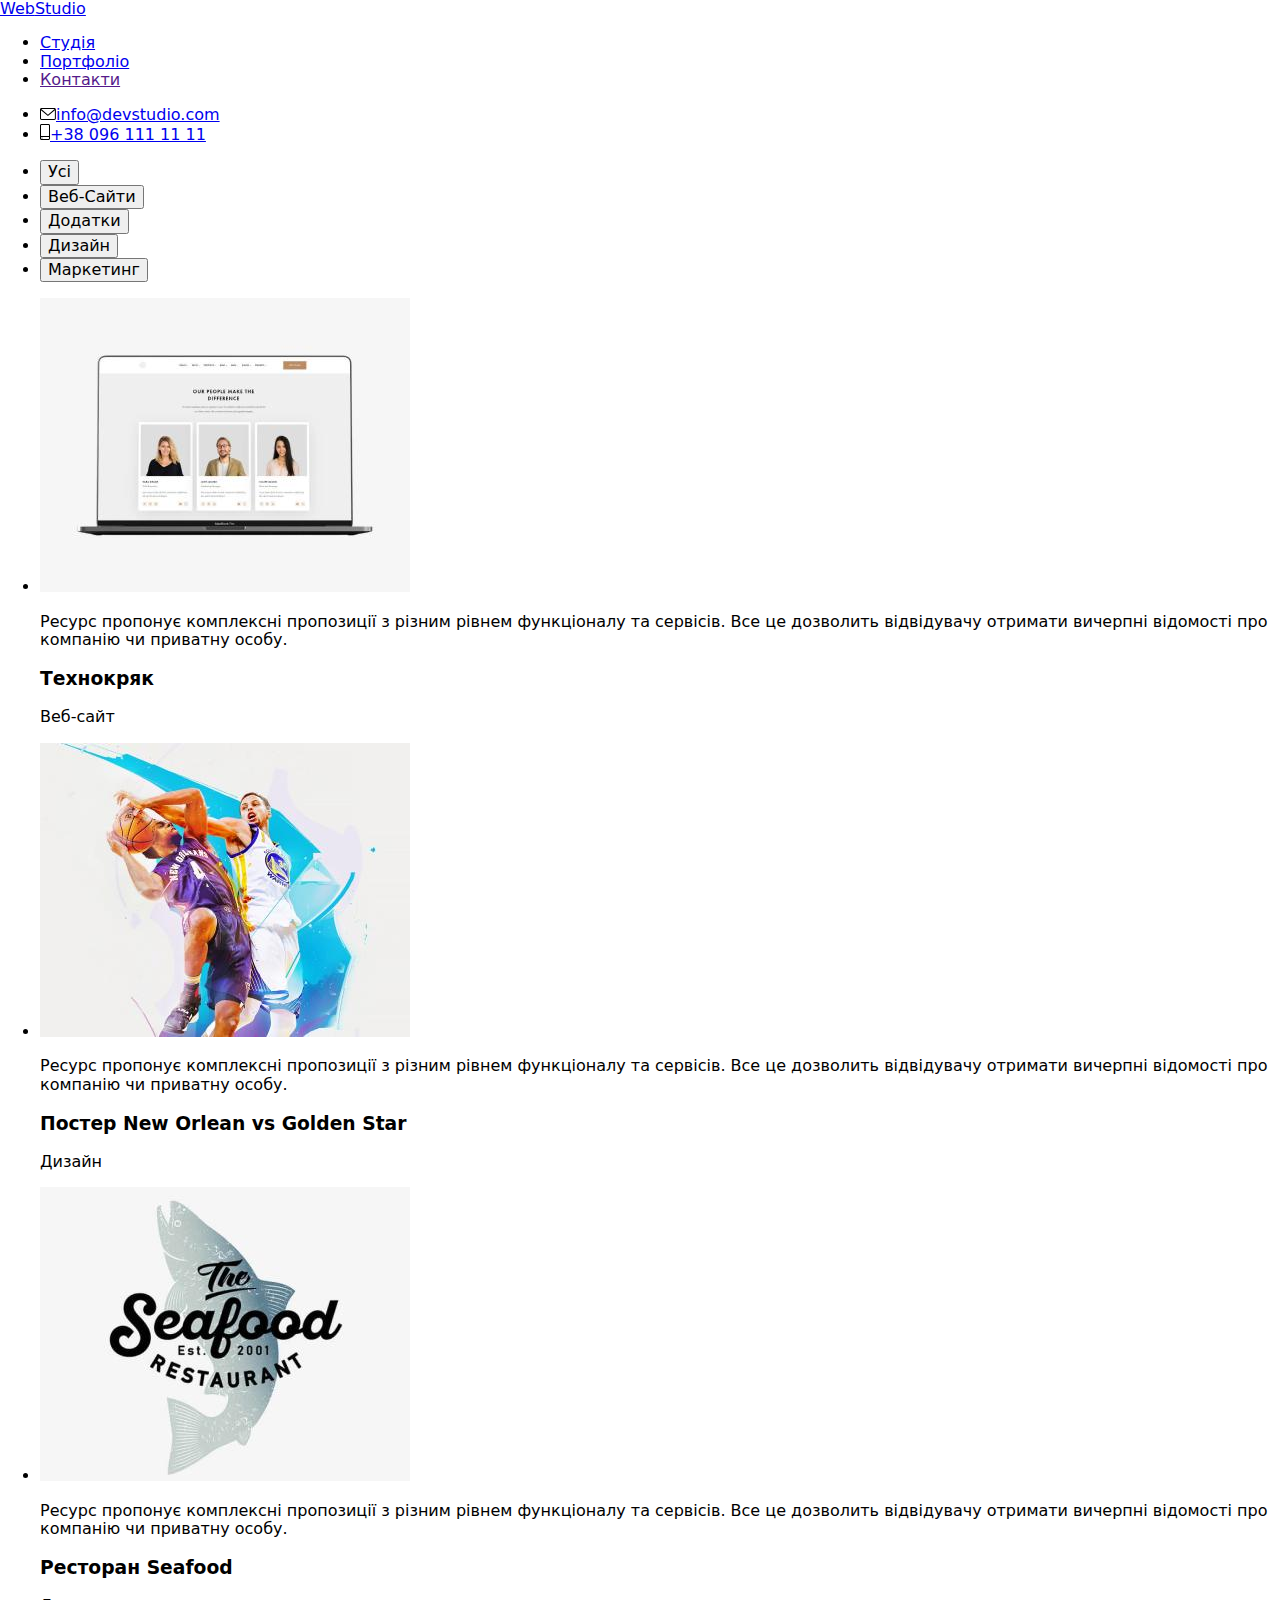
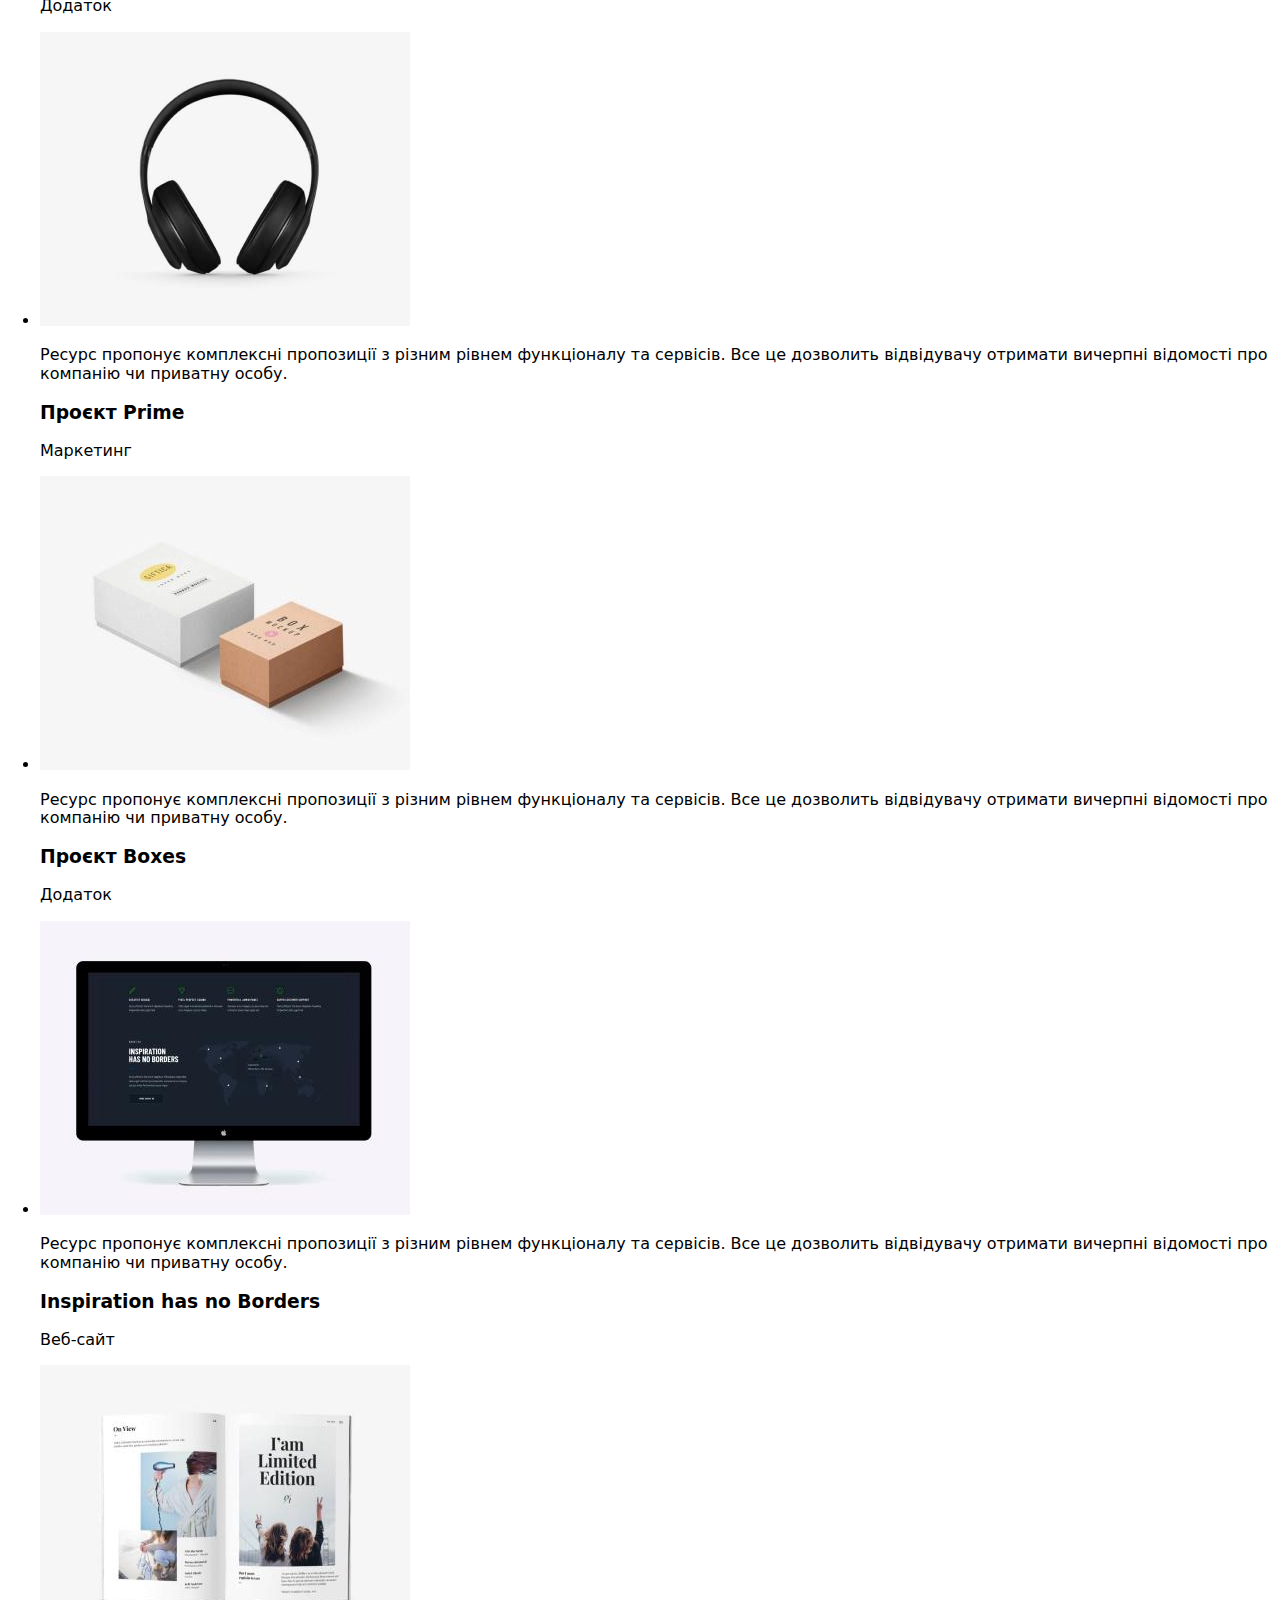
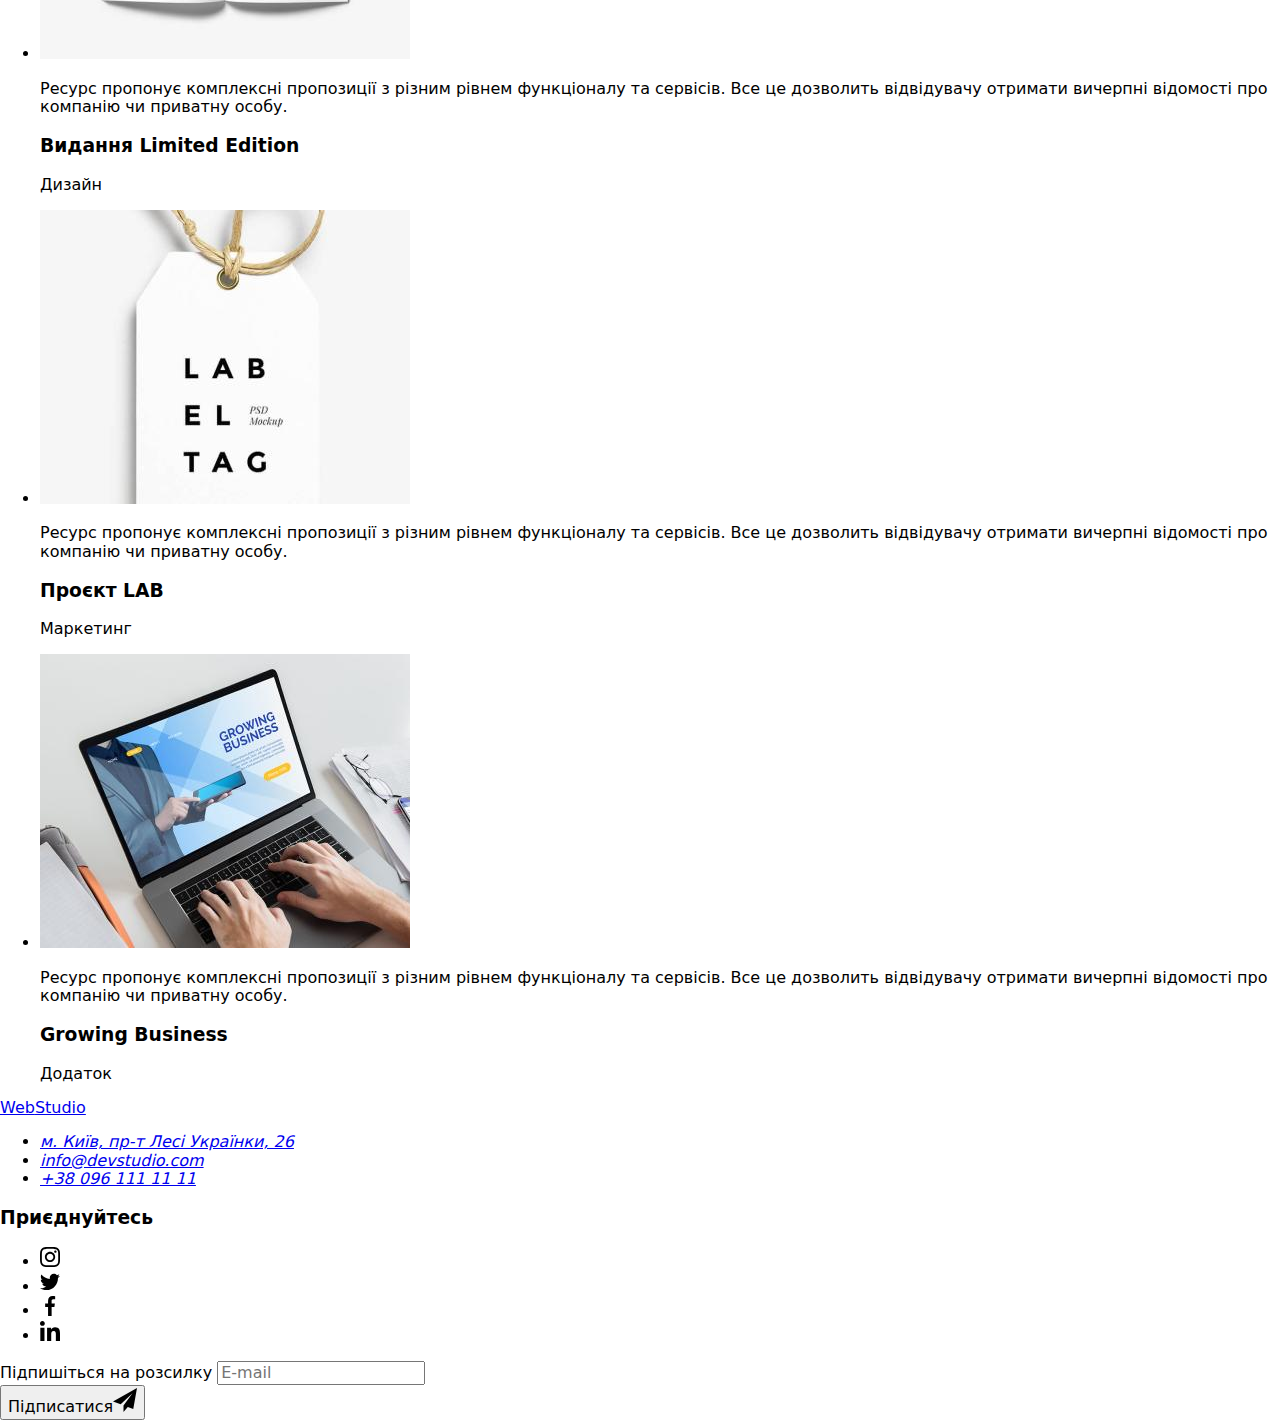
==== commit befaf177: "+sass begin" ====
--- a/portfolio.html
+++ b/portfolio.html
@@ -46,124 +46,124 @@
         </nav>
       </div>
     </header>
-    <main class="portfolio-main">
-      <section class="port-section section">
+    <main>
+      <section class="section">
         <div class="container">
-          <ul class="section-buttons list-none">
-            <li class="item">
-              <button type="button" class="section-button">Усі</button>
-            </li>
-            <li class="item">
-              <button type="button" class="section-button">Веб-Сайти</button>
-            </li>
-            <li class="item">
-              <button type="button" class="section-button">Додатки</button>
-            </li>
-            <li class="item">
-              <button type="button" class="section-button">Дизайн</button>
-            </li>
-            <li class="item">
-              <button type="button" class="section-button">Маркетинг</button>
-            </li>
-          </ul>
-          <ul class="section-list list-none">
-            <li class="item">
-              <div class="card-thumb">
+          <ul class="filter list-none">
+            <li class="item">
+              <button type="button" class="filter__button">Усі</button>
+            </li>
+            <li class="item">
+              <button type="button" class="filter__button">Веб-Сайти</button>
+            </li>
+            <li class="item">
+              <button type="button" class="filter__button">Додатки</button>
+            </li>
+            <li class="item">
+              <button type="button" class="filter__button">Дизайн</button>
+            </li>
+            <li class="item">
+              <button type="button" class="filter__button">Маркетинг</button>
+            </li>
+          </ul>
+          <ul class="product list-none">
+            <li class="product__item">
+              <div class="product__thumb">
                   <img src="./images/img5.jpg" alt="ноутбук з сайтом" width="370" />
-                  <div class="overlay"><p>Ресурс пропонує комплексні пропозиції з різним рівнем функціоналу та сервісів. Все це дозволить відвідувачу отримати вичерпні відомості про компанію чи приватну особу.</p>
+                  <div class="product__overlay"><p>Ресурс пропонує комплексні пропозиції з різним рівнем функціоналу та сервісів. Все це дозволить відвідувачу отримати вичерпні відомості про компанію чи приватну особу.</p>
                   </div>
                 </div>
-                <div class="card-content">
+                <div class="product__content">
                   <h3>Технокряк</h3>
-                  <p class="text" >Веб-сайт</p>
-                </div>
-            </li>
-            <li class="item">
-              <div class="card-thumb">
+                  <p class="product__text" >Веб-сайт</p>
+                </div>
+            </li>
+            <li class="product__item">
+              <div class="product__thumb">
                 <img src="./images/img6.jpg" alt="постер з волейболістами" width="370" />
-                <div class="overlay"><p>Ресурс пропонує комплексні пропозиції з різним рівнем функціоналу та сервісів. Все це дозволить відвідувачу отримати вичерпні відомості про компанію чи приватну особу.</p>
-                </div>
-              </div>
-                <div class="card-content">
+                <div class="product__overlay"><p>Ресурс пропонує комплексні пропозиції з різним рівнем функціоналу та сервісів. Все це дозволить відвідувачу отримати вичерпні відомості про компанію чи приватну особу.</p>
+                </div>
+              </div>
+                <div class="product__content">
                   <h3>Постер <span lang="en">New Orlean vs Golden Star</span></h3>
-                  <p class="text" >Дизайн</p>
-                </div>
-            </li>
-            <li class="item">
-              <div class="card-thumb">
+                  <p class="product__text" >Дизайн</p>
+                </div>
+            </li>
+            <li class="product__item">
+              <div class="product__thumb">
                 <img src="./images/img7.jpg" alt="логотип ресторану" width="370" />
-                <div class="overlay"><p>Ресурс пропонує комплексні пропозиції з різним рівнем функціоналу та сервісів. Все це дозволить відвідувачу отримати вичерпні відомості про компанію чи приватну особу.</p>
-                </div>
-              </div>
-                <div class="card-content">
+                <div class="product__overlay"><p>Ресурс пропонує комплексні пропозиції з різним рівнем функціоналу та сервісів. Все це дозволить відвідувачу отримати вичерпні відомості про компанію чи приватну особу.</p>
+                </div>
+              </div>
+                <div class="product__content">
                   <h3>Ресторан <span lang="en">Seafood</span></h3>
-                  <p class="text" >Додаток</p>
-                </div>
-            </li>
-            <li class="item">
-              <div class="card-thumb">
+                  <p class="product__text" >Додаток</p>
+                </div>
+            </li>
+            <li class="product__item">
+              <div class="product__thumb">
                 <img src="./images/img8.jpg" alt="навушники" width="370" />
-                <div class="overlay"><p>Ресурс пропонує комплексні пропозиції з різним рівнем функціоналу та сервісів. Все це дозволить відвідувачу отримати вичерпні відомості про компанію чи приватну особу.</p>
-                </div>
-              </div>
-                <div class="card-content">
+                <div class="product__overlay"><p>Ресурс пропонує комплексні пропозиції з різним рівнем функціоналу та сервісів. Все це дозволить відвідувачу отримати вичерпні відомості про компанію чи приватну особу.</p>
+                </div>
+              </div>
+                <div class="product__content">
                   <h3>Проєкт <span lang="en">Prime</span></h3>
-                  <p class="text" >Маркетинг</p>
-                </div>
-            </li>
-            <li class="item">
-              <div class="card-thumb">
+                  <p class="product__text" >Маркетинг</p>
+                </div>
+            </li>
+            <li class="product__item">
+              <div class="product__thumb">
                 <img src="./images/img9.jpg" alt="коробки" width="370" />
-                <div class="overlay"><p>Ресурс пропонує комплексні пропозиції з різним рівнем функціоналу та сервісів. Все це дозволить відвідувачу отримати вичерпні відомості про компанію чи приватну особу.</p>
-                </div>
-              </div>
-                <div class="card-content">
+                <div class="product__overlay"><p>Ресурс пропонує комплексні пропозиції з різним рівнем функціоналу та сервісів. Все це дозволить відвідувачу отримати вичерпні відомості про компанію чи приватну особу.</p>
+                </div>
+              </div>
+                <div class="product__content">
                   <h3>Проєкт <span lang="en">Boxes</span></h3>
-                  <p class="text" >Додаток</p>
-                </div>
-            </li>
-            <li class="item">
-              <div class="card-thumb">
+                  <p class="product__text" >Додаток</p>
+                </div>
+            </li>
+            <li class="product__item">
+              <div class="product__thumb">
                 <img src="./images/img10.jpg" alt="монітор" width="370" />
-                <div class="overlay"><p>Ресурс пропонує комплексні пропозиції з різним рівнем функціоналу та сервісів. Все це дозволить відвідувачу отримати вичерпні відомості про компанію чи приватну особу.</p>
-                </div>
-              </div>
-                <div class="card-content">
+                <div class="product__overlay"><p>Ресурс пропонує комплексні пропозиції з різним рівнем функціоналу та сервісів. Все це дозволить відвідувачу отримати вичерпні відомості про компанію чи приватну особу.</p>
+                </div>
+              </div>
+                <div class="product__content">
                   <h3><span lang="en">Inspiration has no Borders</span></h3>
-                  <p class="text" >Веб-сайт</p>
-                </div>
-            </li>
-            <li class="item">
-              <div class="card-thumb">
+                  <p class="product__text" >Веб-сайт</p>
+                </div>
+            </li>
+            <li class="product__item">
+              <div class="product__thumb">
                 <img src="./images/img11.jpg" alt="книга" width="370" />
-                <div class="overlay"><p>Ресурс пропонує комплексні пропозиції з різним рівнем функціоналу та сервісів. Все це дозволить відвідувачу отримати вичерпні відомості про компанію чи приватну особу.</p>
-                </div>
-              </div>
-                <div class="card-content">
+                <div class="product__overlay"><p>Ресурс пропонує комплексні пропозиції з різним рівнем функціоналу та сервісів. Все це дозволить відвідувачу отримати вичерпні відомості про компанію чи приватну особу.</p>
+                </div>
+              </div>
+                <div class="product__content">
                   <h3>Видання <span lang="en">Limited Edition</span></h3>
-                  <p class="text" >Дизайн</p>
-                </div>
-            </li>
-            <li class="item">
-              <div class="card-thumb">
+                  <p class="product__text" >Дизайн</p>
+                </div>
+            </li>
+            <li class="product__item">
+              <div class="product__thumb">
                 <img src="./images/img12.jpg" alt="бірка" width="370" />
-                <div class="overlay"><p>Ресурс пропонує комплексні пропозиції з різним рівнем функціоналу та сервісів. Все це дозволить відвідувачу отримати вичерпні відомості про компанію чи приватну особу.</p>
-                </div>
-              </div>
-                <div class="card-content">
+                <div class="product__overlay"><p>Ресурс пропонує комплексні пропозиції з різним рівнем функціоналу та сервісів. Все це дозволить відвідувачу отримати вичерпні відомості про компанію чи приватну особу.</p>
+                </div>
+              </div>
+                <div class="product__content">
                   <h3>Проєкт <span lang="en">LAB</span></h3>
-                  <p class="text" >Маркетинг</p>
-                </div>
-            </li>
-            <li class="item">
-              <div class="card-thumb">
+                  <p class="product__text" >Маркетинг</p>
+                </div>
+            </li>
+            <li class="product__item">
+              <div class="product__thumb">
                 <img src="./images/img13.jpg" alt="ноутбук зі слайдом" width="370" />
-                <div class="overlay"><p>Ресурс пропонує комплексні пропозиції з різним рівнем функціоналу та сервісів. Все це дозволить відвідувачу отримати вичерпні відомості про компанію чи приватну особу.</p>
-                </div>
-              </div>
-                <div class="card-content">
+                <div class="product__overlay"><p>Ресурс пропонує комплексні пропозиції з різним рівнем функціоналу та сервісів. Все це дозволить відвідувачу отримати вичерпні відомості про компанію чи приватну особу.</p>
+                </div>
+              </div>
+                <div class="product__content">
                   <h3><span lang="en">Growing Business</span></h3>
-                  <p class="text" >Додаток</p>
+                  <p class="product__text" >Додаток</p>
                 </div>
             </li>
           </ul>
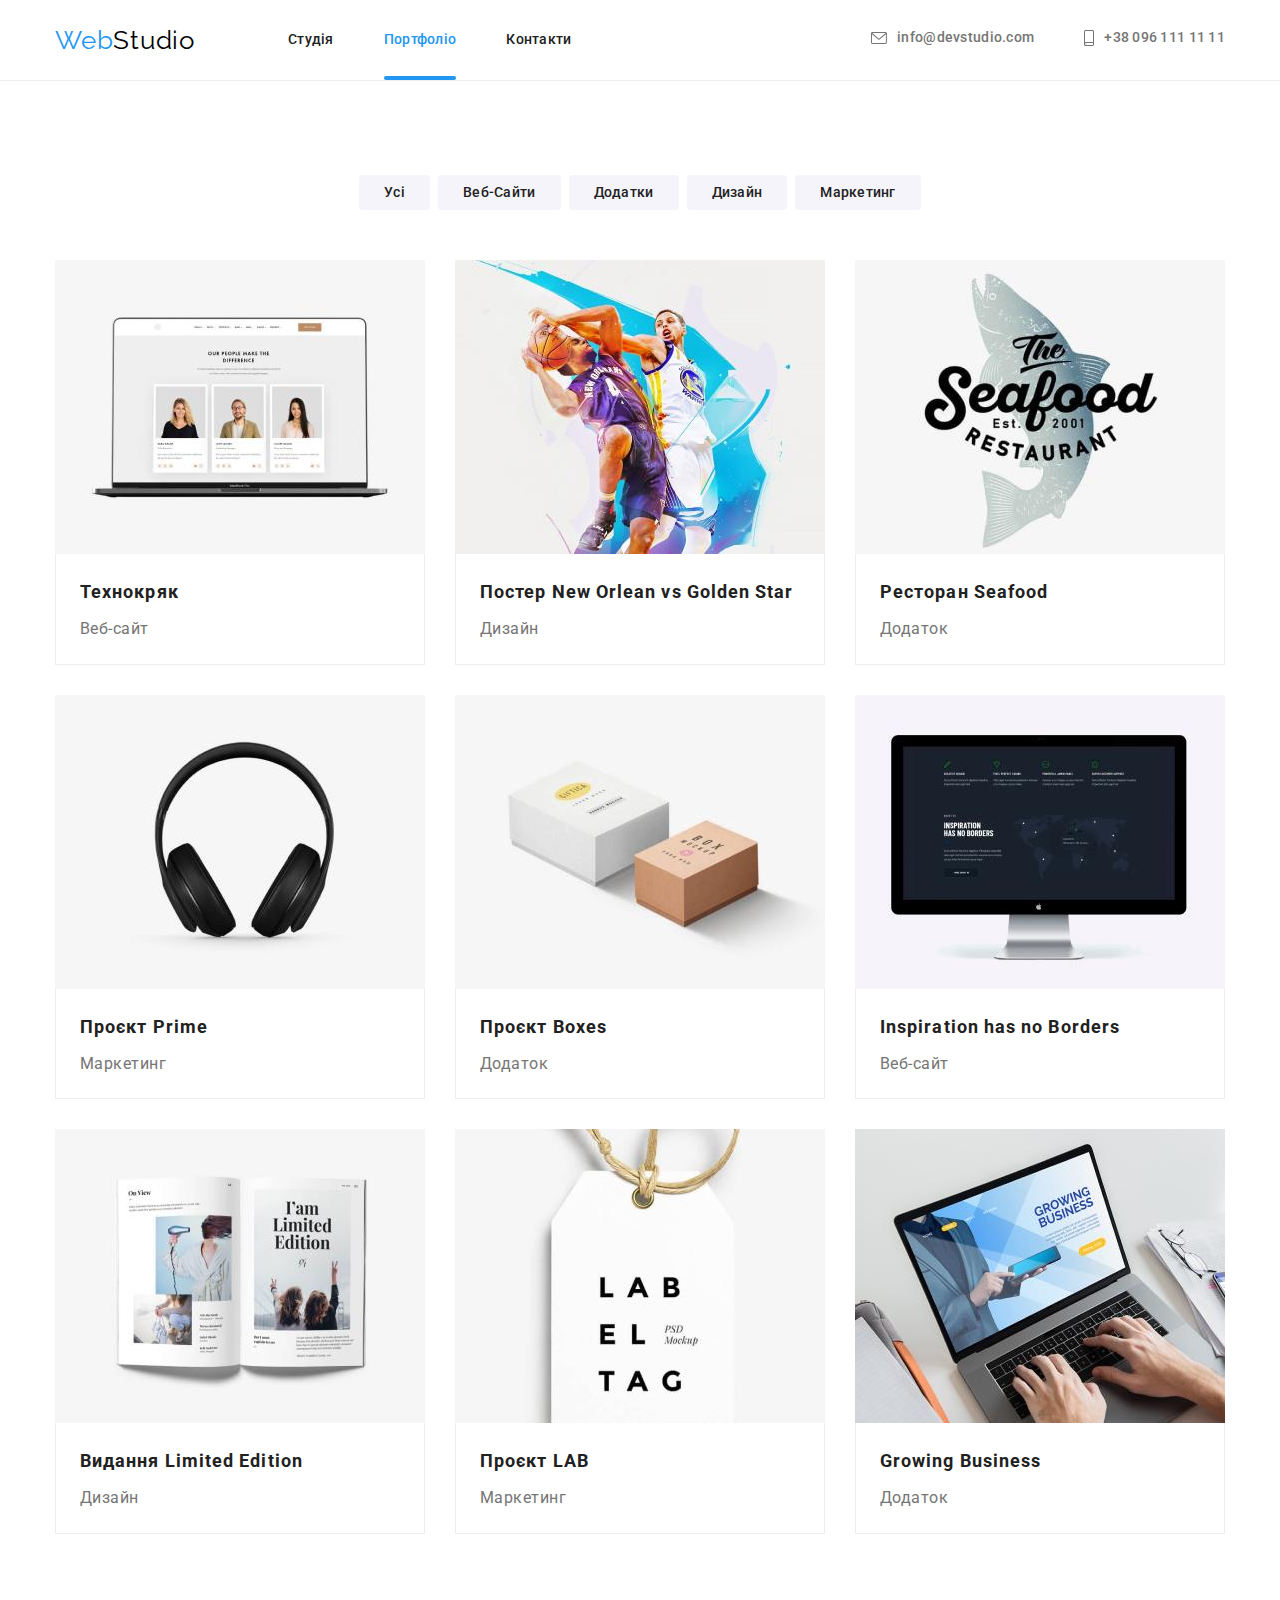
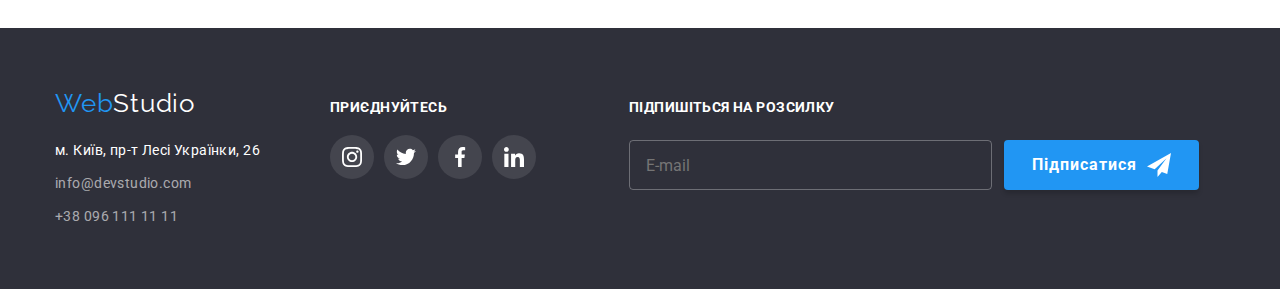
==== commit fb00cc1e: "sass complete" ====
--- a/portfolio.html
+++ b/portfolio.html
@@ -14,7 +14,7 @@
       rel="stylesheet"
       href="https://cdnjs.cloudflare.com/ajax/libs/modern-normalize/1.1.0/modern-normalize.min.css"
     />
-    <link rel="stylesheet" href="./css/styles.css" />
+    <link rel="stylesheet" href="./css/main.min.css" />
     <title>Портфоліо</title>
   </head>
   <body>
--- a/css/main.min.css
+++ b/css/main.min.css
@@ -0,0 +1 @@
+body{font-family:"Roboto","Raleway",sans-serif;color:#212121;background-color:#fff}p,h1,h2,h3,h4{margin:0px}ul,ol{margin:0px;padding-left:0px}img{display:block;max-width:100%;height:auto}.container{width:1200px;margin:0 auto;padding:0px 15px}.hero__container{max-width:1600px;margin-left:auto;margin-right:auto;padding:200px 0px;background-image:-webkit-gradient(linear, left top, left bottom, from(rgba(47, 48, 58, 0.4)), to(rgba(47, 48, 58, 0.4))),url(../images/hero.jpg);background-image:linear-gradient(rgba(47, 48, 58, 0.4), rgba(47, 48, 58, 0.4)),url(../images/hero.jpg);background-repeat:no-repeat;background-size:cover;background-position:center}.section{padding-top:94px;padding-bottom:94px;background-color:#fff}.list-none{list-style-type:none}.header{background-color:#fff;border-bottom:1px solid #ececec}.site-nav{display:-webkit-box;display:-ms-flexbox;display:flex;-webkit-box-align:center;-ms-flex-align:center;align-items:center}.site-nav__list{padding:0;margin-left:93px;display:-webkit-box;display:-ms-flexbox;display:flex}.site-nav__item:not(:last-child){margin-right:50px}.site-nav__link{font-weight:500;font-size:14px;line-height:1.14;letter-spacing:.02em;text-decoration:none;color:#212121;display:block;padding-top:32px;padding-bottom:32px;position:relative;-webkit-transition:color 250ms cubic-bezier(0.4, 0, 0.2, 1);transition:color 250ms cubic-bezier(0.4, 0, 0.2, 1)}.site-nav__link:hover,.site-nav__link:focus{color:#2196f3}.site-nav__link--current{color:#2196f3}.site-nav__link--current::after{position:absolute;width:100%;height:4px;background-color:#2196f3;content:"";border-radius:2px;left:0px;bottom:0px}.contact-list{margin-left:auto;display:-webkit-box;display:-ms-flexbox;display:flex}.contact-list__item+.item{margin-left:50px}.contact-list__link{font-weight:500;font-size:14px;line-height:1.14;letter-spacing:.02em;color:#757575;text-decoration:none;display:-webkit-inline-box;display:-ms-inline-flexbox;display:inline-flex;-webkit-box-pack:center;-ms-flex-pack:center;justify-content:center;-webkit-box-align:center;-ms-flex-align:center;align-items:center;-webkit-transition:color 250ms cubic-bezier(0.4, 0, 0.2, 1);transition:color 250ms cubic-bezier(0.4, 0, 0.2, 1)}.contact-list__link:hover,.contact-list__link:focus{color:#2196f3}.contact-list__icon{margin-right:10px;fill:currentColor}.logo{font-family:"Raleway";font-size:26px;line-height:1.19;letter-spacing:.03em;color:#2196f3;text-decoration:none;display:block}.footer__logo{margin-bottom:20px}.label{color:#000}.label--white{color:#fff}.backdrop{position:fixed;top:0;left:0;width:100%;height:100%;background-color:rgba(0,0,0,.2);opacity:1;-webkit-transition:opacity 750ms cubic-bezier(0.4, 0, 0.2, 1);transition:opacity 750ms cubic-bezier(0.4, 0, 0.2, 1)}.backdrop.is-hidden{opacity:0;pointer-events:none}.modal{position:absolute;top:50%;left:50%;-webkit-transform:translate(-50%, -50%) scale(1);transform:translate(-50%, -50%) scale(1);-webkit-box-shadow:0px 1px 3px rgba(0,0,0,.12),0px 1px 1px rgba(0,0,0,.14),0px 2px 1px rgba(0,0,0,.2);box-shadow:0px 1px 3px rgba(0,0,0,.12),0px 1px 1px rgba(0,0,0,.14),0px 2px 1px rgba(0,0,0,.2);border-radius:4px;min-width:528px;min-height:581px;background-color:#fff;-webkit-transition-property:scale;transition-property:scale;-webkit-transition-duration:750ms;transition-duration:750ms;-webkit-transition-timing-function:cubic-bezier(0.4, 0, 0.2, 1);transition-timing-function:cubic-bezier(0.4, 0, 0.2, 1)}.backdrop.is-hidden .modal{-webkit-transform:translate(-50%, -50%) scale(0.9);transform:translate(-50%, -50%) scale(0.9)}.modal__icon{padding:6px,6px}.modal__button{position:absolute;top:8px;right:8px;display:-webkit-box;display:-ms-flexbox;display:flex;-webkit-box-align:center;-ms-flex-align:center;align-items:center;-webkit-box-pack:center;-ms-flex-pack:center;justify-content:center;width:30px;height:30px;background:#fff;border:1px solid rgba(0,0,0,.1);border-radius:50%;cursor:pointer;-webkit-transition:fill 250ms cubic-bezier(0.4, 0, 0.2, 1);transition:fill 250ms cubic-bezier(0.4, 0, 0.2, 1)}.modal__button:hover,.modal__button:focus{fill:#2196f3}.modal__title{padding-top:40px;padding-left:40px;padding-right:40px;margin-bottom:12px;font-size:20px;line-height:1.15;text-align:center;letter-spacing:.03em;color:#212121}.call-form{margin-left:auto;margin-right:auto;width:448px}.call-form__field{position:relative;margin-bottom:10px;display:-webkit-box;display:-ms-flexbox;display:flex;-webkit-box-orient:vertical;-webkit-box-direction:normal;-ms-flex-direction:column;flex-direction:column}.call-form__field input{height:40px;padding:12px 42px;margin:0;border:1px solid rgba(33,33,33,.2);border-radius:4px;-webkit-transition:border 250ms cubic-bezier(0.4, 0, 0.2, 1);transition:border 250ms cubic-bezier(0.4, 0, 0.2, 1);outline:none}.call-form__field input:hover,.call-form__field input:focus{border:1px solid #2196f3}.call-form__field label{margin-bottom:4px;font-size:12px;line-height:1.16;letter-spacing:.01em;border-color:#757575}.call-form__icon{position:absolute;fill:#212121;left:12px;bottom:11px;-webkit-transition:fill 250ms cubic-bezier(0.4, 0, 0.2, 1);transition:fill 250ms cubic-bezier(0.4, 0, 0.2, 1)}.call-form__field input:hover+.call-form__icon,.call-form__field input:focus+.call-form__icon{fill:#2196f3}.call-form__field textarea{height:120px;resize:none;padding:12px 16px;margin:0;border:1px solid rgba(33,33,33,.2);border-radius:4px;-webkit-transition:border-color 250ms cubic-bezier(0.4, 0, 0.2, 1);transition:border-color 250ms cubic-bezier(0.4, 0, 0.2, 1);outline:none}.call-form__field textarea:hover,.call-form__field textarea:focus{border-color:#2196f3}.call-form__field textarea::-webkit-input-placeholder{font-size:12px;line-height:1.16;letter-spacing:.01em;color:rgba(117,117,117,.5)}.call-form__field textarea::-moz-placeholder{font-size:12px;line-height:1.16;letter-spacing:.01em;color:rgba(117,117,117,.5)}.call-form__field textarea:-ms-input-placeholder{font-size:12px;line-height:1.16;letter-spacing:.01em;color:rgba(117,117,117,.5)}.call-form__field textarea::-ms-input-placeholder{font-size:12px;line-height:1.16;letter-spacing:.01em;color:rgba(117,117,117,.5)}.call-form__field textarea::placeholder{font-size:12px;line-height:1.16;letter-spacing:.01em;color:rgba(117,117,117,.5)}.call-form__check-field{margin-top:20px;margin-bottom:30px}.call-form__check-field label{display:-webkit-box;display:-ms-flexbox;display:flex;-webkit-box-align:center;-ms-flex-align:center;align-items:center;font-size:14px;line-height:1.71;letter-spacing:.03em;color:#757575;margin-left:7px}.call-form__checkbox{-webkit-appearance:none;-moz-appearance:none;appearance:none}.call-form__checkbox-icon{display:inline-block;width:16px;height:15px;border:2px solid #212121;border-radius:4px;margin-right:7px}.call-form__checkbox:checked+.call-form__checkbox-icon{background-image:url(../images/icon-check.svg);background-size:contain;background-origin:border-box;border-color:#2196f3;background-color:#2196f3}.div-button{text-align:center}.call-form__button{background:#2196f3;-webkit-box-shadow:0px 4px 4px rgba(0,0,0,.15);box-shadow:0px 4px 4px rgba(0,0,0,.15);border-radius:4px;padding:10px 52px;font-weight:700;font-size:16px;line-height:1.88;letter-spacing:.06em;color:#fff;border:none;cursor:pointer;-webkit-transition:color 250ms cubic-bezier(0.4, 0, 0.2, 1),background-color 250ms cubic-bezier(0.4, 0, 0.2, 1),-webkit-box-shadow 250ms cubic-bezier(0.4, 0, 0.2, 1);transition:color 250ms cubic-bezier(0.4, 0, 0.2, 1),background-color 250ms cubic-bezier(0.4, 0, 0.2, 1),-webkit-box-shadow 250ms cubic-bezier(0.4, 0, 0.2, 1);transition:color 250ms cubic-bezier(0.4, 0, 0.2, 1),background-color 250ms cubic-bezier(0.4, 0, 0.2, 1),box-shadow 250ms cubic-bezier(0.4, 0, 0.2, 1);transition:color 250ms cubic-bezier(0.4, 0, 0.2, 1),background-color 250ms cubic-bezier(0.4, 0, 0.2, 1),box-shadow 250ms cubic-bezier(0.4, 0, 0.2, 1),-webkit-box-shadow 250ms cubic-bezier(0.4, 0, 0.2, 1)}.call-form__button:hover,.call-form__button:focus{color:#2196f3;background-color:#2196f3;-webkit-box-shadow:0px 3px 1px rgba(0,0,0,.1),0px 1px 2px rgba(0,0,0,.08),0px 2px 2px rgba(0,0,0,.12);box-shadow:0px 3px 1px rgba(0,0,0,.1),0px 1px 2px rgba(0,0,0,.08),0px 2px 2px rgba(0,0,0,.12)}.call-form__policy-text{position:relative;text-decoration:none;margin-left:5px}.call-form__policy-text::after{position:absolute;width:117px;height:1px;background-color:#2196f3;content:"";left:-5px;bottom:6px}.call-form__policy-text:visited{color:#2196f3}.hero{background-color:#2f303a;text-align:center}.hero__title{font-weight:900;font-size:44px;line-height:1.36;letter-spacing:.06em;text-transform:uppercase;margin-bottom:30px;color:#fff}.hero__button{font-weight:700;font-size:16px;font-family:"Roboto";line-height:1.88;letter-spacing:.06em;background-color:#2196f3;-webkit-box-shadow:0px 4px 4px rgba(0,0,0,.15);box-shadow:0px 4px 4px rgba(0,0,0,.15);border-radius:4px;color:#fff;border:none;padding:10px 32px;cursor:pointer;-webkit-transition:color 250ms cubic-bezier(0.4, 0, 0.2, 1),background-color 250ms cubic-bezier(0.4, 0, 0.2, 1);transition:color 250ms cubic-bezier(0.4, 0, 0.2, 1),background-color 250ms cubic-bezier(0.4, 0, 0.2, 1)}.hero__button:hover,.hero__button:focus{color:#fff;background-color:rgba(41,203,255,.6)}.ideology{padding-bottom:0px}.ideology__title{position:absolute;width:1px;height:1px;margin:-1px;border:0;padding:0;white-space:nowrap;-webkit-clip-path:inset(100%);clip-path:inset(100%);clip:rect(0 0 0 0);overflow:hidden}.ideology__subtitle{font-size:14px;line-height:1.14;letter-spacing:.03em;text-transform:uppercase;color:#212121;margin-bottom:10px}.ideology__list{display:-webkit-box;display:-ms-flexbox;display:flex}.ideology__item{width:270px}.ideology__item:not(:last-child){margin-right:30px}.ideology__text{font-size:14px;line-height:1.71;letter-spacing:.03em;color:#757575;margin-bottom:0;width:270px;margin-right:30px}.ideology__container{display:-webkit-box;display:-ms-flexbox;display:flex;height:120px;-webkit-box-pack:center;-ms-flex-pack:center;justify-content:center;-webkit-box-align:center;-ms-flex-align:center;align-items:center;margin-bottom:30px;background:#f5f4fa;border-radius:4px}.work__list{display:-webkit-box;display:-ms-flexbox;display:flex;-webkit-box-pack:justify;-ms-flex-pack:justify;justify-content:space-between}.work__title{font-size:36px;line-height:1.16;text-align:center;letter-spacing:.03em;color:#212121;margin-bottom:50px}.work__thumb{position:relative}.work__overlay{position:absolute;bottom:0;width:370px;height:70px;background-color:rgba(47,48,58,.8)}.work__text{font-weight:700;font-size:14px;line-height:1.14;text-align:center;letter-spacing:.03em;text-transform:uppercase;color:#fff;text-align:center;padding-top:27px}.team{background-color:#f5f4fa}.team__title{font-family:"Roboto";font-size:36px;line-height:1.16;text-align:center;letter-spacing:.03em;color:#212121;margin-bottom:50px}.team__list{padding:0;display:-webkit-box;display:-ms-flexbox;display:flex;-webkit-box-pack:justify;-ms-flex-pack:justify;justify-content:space-between}.team__card{background:#fff;-webkit-box-shadow:0px 1px 3px rgba(0,0,0,.12),0px 1px 1px rgba(0,0,0,.14),0px 2px 1px rgba(0,0,0,.2);box-shadow:0px 1px 3px rgba(0,0,0,.12),0px 1px 1px rgba(0,0,0,.14),0px 2px 1px rgba(0,0,0,.2);border-radius:0px 0px 4px 4px}.team__content{padding-bottom:30px;margin-top:30px}.team__subtitle{margin-bottom:10px;font-weight:500;font-size:16px;line-height:1.18;text-align:center;letter-spacing:.03em;color:#212121}.team__text{font-size:16px;line-height:1.18;text-align:center;letter-spacing:.03em;color:#757575;margin-bottom:16px}.soc-list{display:-webkit-box;display:-ms-flexbox;display:flex;-webkit-box-pack:center;-ms-flex-pack:center;justify-content:center;-webkit-box-align:center;-ms-flex-align:center;align-items:center}.soc-list__item{width:44px;height:44px}.soc-list__item:not(:last-child){margin-right:10px}.soc-list__link{display:-webkit-box;display:-ms-flexbox;display:flex;-webkit-box-pack:center;-ms-flex-pack:center;justify-content:center;-webkit-box-align:center;-ms-flex-align:center;align-items:center;width:100%;height:100%;border-radius:50%;background-color:#fff;color:#afb1b8;-webkit-transition:background-color 250ms cubic-bezier(0.4, 0, 0.2, 1),color 250ms cubic-bezier(0.4, 0, 0.2, 1);transition:background-color 250ms cubic-bezier(0.4, 0, 0.2, 1),color 250ms cubic-bezier(0.4, 0, 0.2, 1)}.soc-list__link:hover,.soc-list__link:focus{background-color:#2196f3;color:#fff}.soc-list__link--dark{color:#fff;background-color:rgba(255,255,255,.1);-webkit-transition:background-color 250ms cubic-bezier(0.4, 0, 0.2, 1);transition:background-color 250ms cubic-bezier(0.4, 0, 0.2, 1)}.soc-list__icons{fill:currentColor}.company__title{font-size:36px;line-height:1.16;text-align:center;letter-spacing:.03em;margin-bottom:50px;color:#212121}.company__list{display:-webkit-box;display:-ms-flexbox;display:flex;-webkit-box-align:center;-ms-flex-align:center;align-items:center;-webkit-box-pack:justify;-ms-flex-pack:justify;justify-content:space-between}.company__container{display:-webkit-box;display:-ms-flexbox;display:flex;-webkit-box-align:center;-ms-flex-align:center;align-items:center;-webkit-box-pack:center;-ms-flex-pack:center;justify-content:center;width:170px;height:92px;border:1px solid #afb1b8;border-radius:4px;color:#afb1b8;-webkit-transition:border-color 250ms cubic-bezier(0.4, 0, 0.2, 1),color 250ms cubic-bezier(0.4, 0, 0.2, 1);transition:border-color 250ms cubic-bezier(0.4, 0, 0.2, 1),color 250ms cubic-bezier(0.4, 0, 0.2, 1)}.company__container:hover,.company__container:focus{border-color:#2196f3;color:#2196f3}.company__icon{fill:currentColor}.filter{padding:0;margin-bottom:50px;display:-webkit-box;display:-ms-flexbox;display:flex;-webkit-box-pack:center;-ms-flex-pack:center;justify-content:center}.filter__button{font-family:"Roboto";font-weight:500;font-size:14px;line-height:1.62;letter-spacing:.02em;color:#212121;background-color:#f5f4fa;border:none;padding:6px 20px;border-radius:4px;-webkit-transition:color 250ms cubic-bezier(0.4, 0, 0.2, 1),background-color 250ms cubic-bezier(0.4, 0, 0.2, 1),-webkit-box-shadow 250ms cubic-bezier(0.4, 0, 0.2, 1);transition:color 250ms cubic-bezier(0.4, 0, 0.2, 1),background-color 250ms cubic-bezier(0.4, 0, 0.2, 1),-webkit-box-shadow 250ms cubic-bezier(0.4, 0, 0.2, 1);transition:color 250ms cubic-bezier(0.4, 0, 0.2, 1),background-color 250ms cubic-bezier(0.4, 0, 0.2, 1),box-shadow 250ms cubic-bezier(0.4, 0, 0.2, 1);transition:color 250ms cubic-bezier(0.4, 0, 0.2, 1),background-color 250ms cubic-bezier(0.4, 0, 0.2, 1),box-shadow 250ms cubic-bezier(0.4, 0, 0.2, 1),-webkit-box-shadow 250ms cubic-bezier(0.4, 0, 0.2, 1)}.filter__button:hover,.filter__button:focus{color:#fff;background-color:#2196f3;-webkit-box-shadow:0px 3px 1px rgba(0,0,0,.1),0px 1px 2px rgba(0,0,0,.08),0px 2px 2px rgba(0,0,0,.12);box-shadow:0px 3px 1px rgba(0,0,0,.1),0px 1px 2px rgba(0,0,0,.08),0px 2px 2px rgba(0,0,0,.12)}.item .filter__button:first-child{padding:6px 25px}.filter .item:not(:last-child){margin-right:8px}.product{margin:0;padding:0;display:-webkit-box;display:-ms-flexbox;display:flex;-ms-flex-wrap:wrap;flex-wrap:wrap;margin-right:-30px;margin-bottom:-30px}.product__thumb{position:relative;overflow:hidden}.product__overlay{position:absolute;width:100%;height:100%;background-color:rgba(33,150,243,.9);-webkit-transform:translateY(0);transform:translateY(0);-webkit-transition:-webkit-transform 250ms linear;transition:-webkit-transform 250ms linear;transition:transform 250ms linear;transition:transform 250ms linear, -webkit-transform 250ms linear}.product>.product__item:hover .product__overlay{-webkit-transform:translateY(-100%);transform:translateY(-100%)}.product__overlay>p{padding:63px 24px;font-size:18px;line-height:1.55;letter-spacing:.03em;color:#fff}.product__content{padding-left:24px;padding-right:24px;padding-bottom:20px;padding-top:20px;background:#fff;border:1px solid #eee;border-top:0px}.product__item{margin-right:30px;margin-bottom:30px;-ms-flex-preferred-size:calc(33.3333333333% - 30px);flex-basis:calc(33.3333333333% - 30px);-webkit-transition:-webkit-box-shadow 250ms cubic-bezier(0.4, 0, 0.2, 1);transition:-webkit-box-shadow 250ms cubic-bezier(0.4, 0, 0.2, 1);transition:box-shadow 250ms cubic-bezier(0.4, 0, 0.2, 1);transition:box-shadow 250ms cubic-bezier(0.4, 0, 0.2, 1), -webkit-box-shadow 250ms cubic-bezier(0.4, 0, 0.2, 1)}.product__item:hover,.product__item:focus{-webkit-box-shadow:0px 1px 1px rgba(0,0,0,.12),0px 4px 4px rgba(0,0,0,.06),1px 4px 6px rgba(0,0,0,.16);box-shadow:0px 1px 1px rgba(0,0,0,.12),0px 4px 4px rgba(0,0,0,.06),1px 4px 6px rgba(0,0,0,.16)}.product h3{font-size:18px;line-height:2;letter-spacing:.06em;color:#212121;margin-bottom:4px}.product__text{font-size:16px;line-height:1.87;letter-spacing:.03em;color:#757575}.footer{background-color:#2f303a;padding-top:60px;padding-bottom:60px}.adress__list{padding:0}.adress__item:not(:last-child){margin-bottom:9px}.adress__map{text-decoration:none;font-style:normal;font-size:14px;line-height:1.71;letter-spacing:.03em;color:#fff;-webkit-transition:color 250ms cubic-bezier(0.4, 0, 0.2, 1);transition:color 250ms cubic-bezier(0.4, 0, 0.2, 1)}.adress__map:hover,.adress__map:focus{color:rgba(255,255,255,.6)}.adress__contact{font-style:normal;font-size:14px;line-height:1.71;letter-spacing:.03em;text-decoration:none;color:rgba(255,255,255,.6);-webkit-transition:color 250ms cubic-bezier(0.4, 0, 0.2, 1);transition:color 250ms cubic-bezier(0.4, 0, 0.2, 1)}.adress__contact:hover,.adress__contact:focus{color:#2196f3}.flex-container{display:-webkit-box;display:-ms-flexbox;display:flex;-webkit-box-align:baseline;-ms-flex-align:baseline;align-items:baseline}.footer__div{margin-right:70px}.soc-container{margin-right:93px}.soc-container__title{font-size:14px;line-height:16px;letter-spacing:.03em;text-transform:uppercase;color:#fff;margin-bottom:20px}.subscribe-form{display:-webkit-box;display:-ms-flexbox;display:flex;-webkit-box-align:end;-ms-flex-align:end;align-items:flex-end;width:570px}.subscribe-form__field{width:100%;display:-webkit-box;display:-ms-flexbox;display:flex;-webkit-box-orient:vertical;-webkit-box-direction:normal;-ms-flex-direction:column;flex-direction:column;margin-right:12px}.subscribe-form__label{font-weight:700;font-size:14px;line-height:1.71;letter-spacing:.03em;text-transform:uppercase;color:#fff;margin-bottom:20px}.subscribe-form__input{padding-left:16px;height:50px;border:1px solid rgba(255,255,255,.3);border-radius:4px;background-color:inherit;color:#f5f4fa;outline:none}.subscribe-form__button{display:-webkit-box;display:-ms-flexbox;display:flex;-webkit-box-align:center;-ms-flex-align:center;align-items:center;border-radius:4px;padding:10px 28px 10px 28px;font-weight:700;font-size:16px;line-height:1.88;letter-spacing:.06em;background:#2196f3;-webkit-box-shadow:0px 4px 4px rgba(0,0,0,.15);box-shadow:0px 4px 4px rgba(0,0,0,.15);color:#fff;border:none;cursor:pointer;-webkit-transition:color 250ms cubic-bezier(0.4, 0, 0.2, 1),background-color 250ms cubic-bezier(0.4, 0, 0.2, 1),-webkit-box-shadow 250ms cubic-bezier(0.4, 0, 0.2, 1);transition:color 250ms cubic-bezier(0.4, 0, 0.2, 1),background-color 250ms cubic-bezier(0.4, 0, 0.2, 1),-webkit-box-shadow 250ms cubic-bezier(0.4, 0, 0.2, 1);transition:color 250ms cubic-bezier(0.4, 0, 0.2, 1),background-color 250ms cubic-bezier(0.4, 0, 0.2, 1),box-shadow 250ms cubic-bezier(0.4, 0, 0.2, 1);transition:color 250ms cubic-bezier(0.4, 0, 0.2, 1),background-color 250ms cubic-bezier(0.4, 0, 0.2, 1),box-shadow 250ms cubic-bezier(0.4, 0, 0.2, 1),-webkit-box-shadow 250ms cubic-bezier(0.4, 0, 0.2, 1)}.subscribe-form__button:hover,.subscribe-form__button:focus{color:#2196f3;background-color:#fff;-webkit-box-shadow:0px 3px 1px rgba(0,0,0,.1),0px 1px 2px rgba(0,0,0,.08),0px 2px 2px rgba(0,0,0,.12);box-shadow:0px 3px 1px rgba(0,0,0,.1),0px 1px 2px rgba(0,0,0,.08),0px 2px 2px rgba(0,0,0,.12)}.subscribe-form__icon{fill:#fff;margin-left:10px;-webkit-transition:fill 250ms cubic-bezier(0.4, 0, 0.2, 1);transition:fill 250ms cubic-bezier(0.4, 0, 0.2, 1)}.subscribe-form__button:hover .subscribe-form__icon{fill:#2196f3}/*# sourceMappingURL=main.min.css.map */